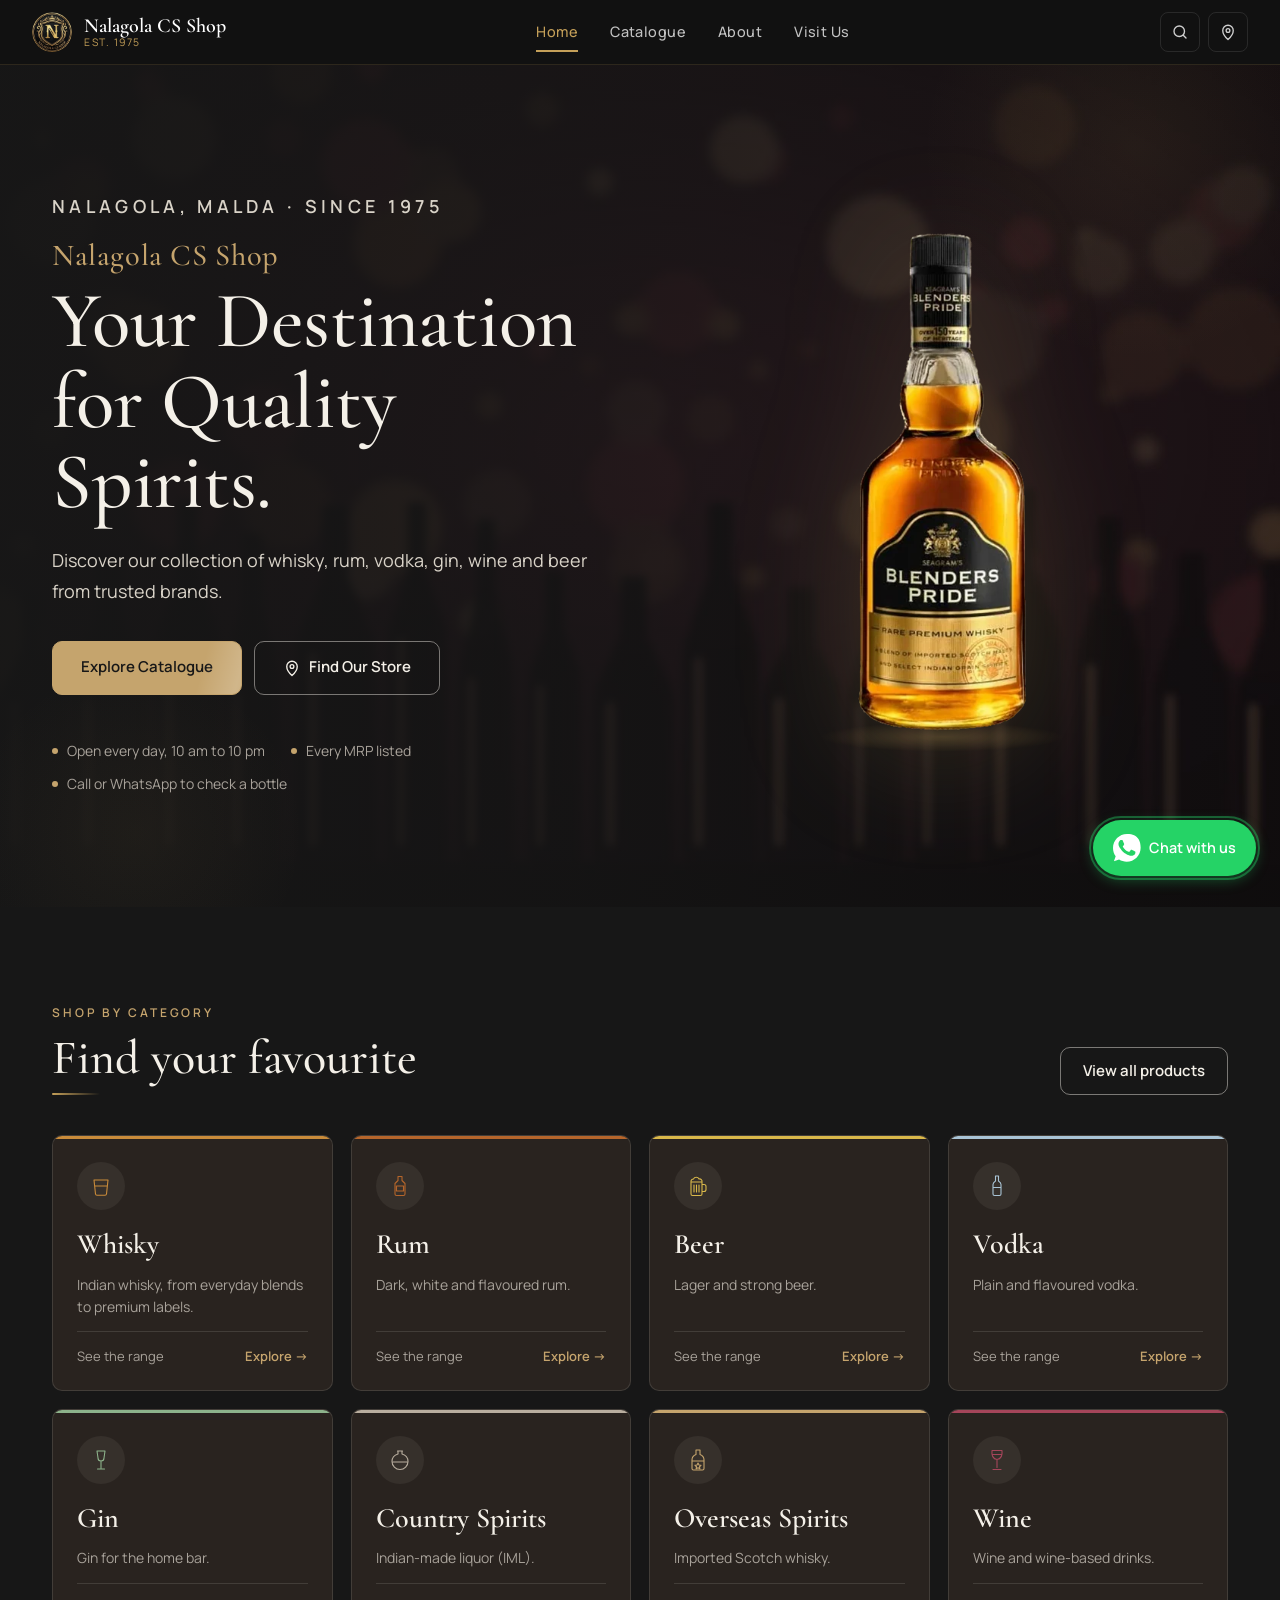
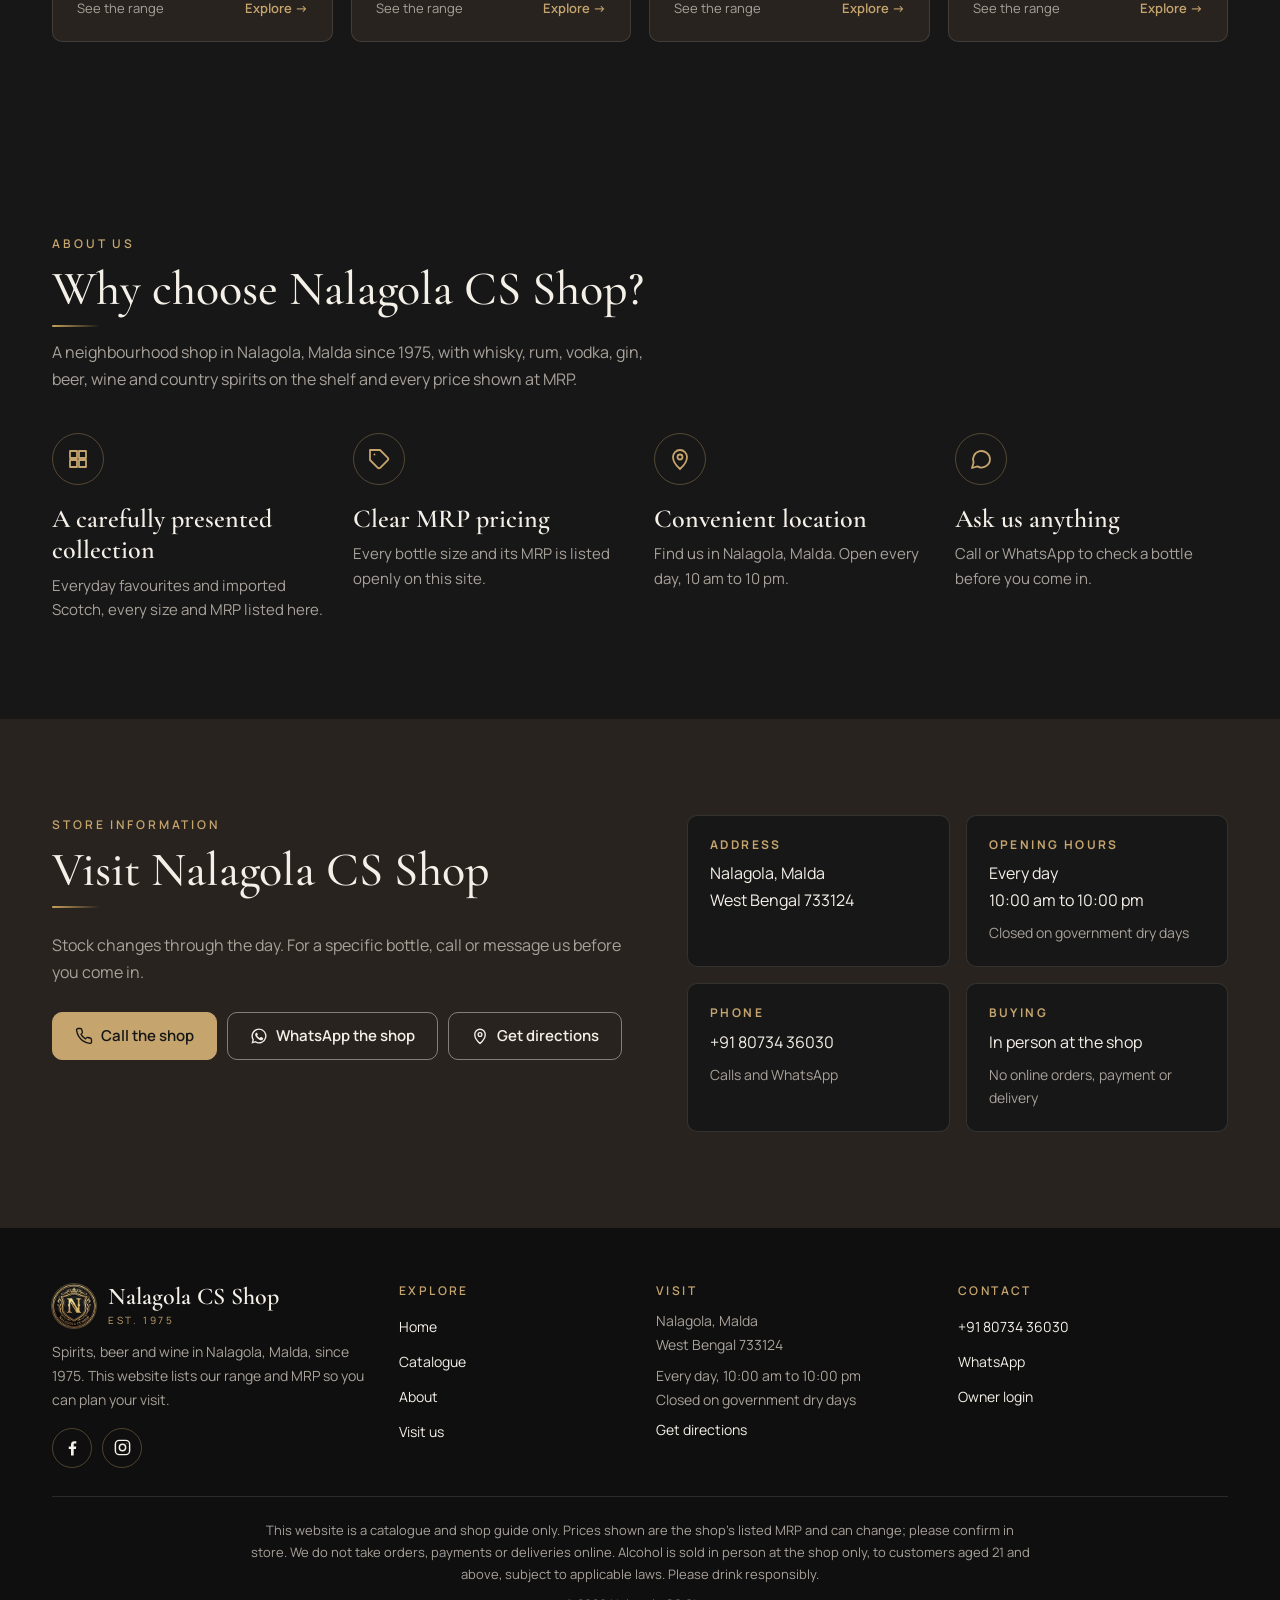
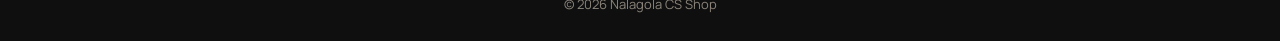
==== index.html @ b4fc0513 "Hero: two-column layout with a floating whisky bottle Text on the left, Blenders Pride bottle on the" ====
<!doctype html>
<html lang="en">
<head>
<meta charset="utf-8">
<meta name="viewport" content="width=device-width, initial-scale=1">
<title>Nalagola CS Shop | Spirits, beer and wine in Nalagola, Malda</title>
<meta name="description" content="Nalagola CS Shop in Nalagola, Malda: whisky, rum, vodka, gin, wine and beer from trusted brands. Browse every label with its bottle sizes and MRP.">
<link rel="canonical" href="https://nalagolacsshop.com/">
<meta property="og:type" content="website">
<meta property="og:title" content="Nalagola CS Shop | Spirits, beer and wine in Nalagola, Malda">
<meta property="og:description" content="Nalagola CS Shop in Nalagola, Malda: whisky, rum, vodka, gin, wine and beer from trusted brands. Browse every label with its bottle sizes and MRP.">
<meta property="og:image" content="https://nalagolacsshop.com/logo-180.png">
<meta name="theme-color" content="#171717">
<link rel="icon" type="image/png" href="favicon.png">
<link rel="apple-touch-icon" href="logo-180.png">
<link rel="preconnect" href="https://fonts.googleapis.com">
<link rel="preconnect" href="https://fonts.gstatic.com" crossorigin>
<link rel="stylesheet" href="https://fonts.googleapis.com/css2?family=Cormorant+Garamond:ital,wght@0,500;0,600;1,500&amp;family=Manrope:wght@400;500;600;700&amp;display=swap">
<link rel="stylesheet" href="assets/css/site.css?v=20261124l">
<script src="assets/js/site.js?v=20261124c" defer></script>
</head>
<body class="page-home" data-page="home">
<a class="sr-only skip" href="#main">Skip to content</a>
<header class="site-header">
  <div class="header-inner">
    <!-- Logo -->
    <a href="index.html" class="logo">
      <img src="logo.webp" alt="" class="logo-img" width="40" height="40">
      <div class="logo-text">
        <span class="logo-name">Nalagola CS Shop</span>
        <span class="logo-est">Est. 1975</span>
      </div>
    </a>

    <!-- Desktop nav (hidden below 1024px; the menu button takes over) -->
    <nav class="desktop-nav" aria-label="Main navigation">
      <a href="index.html" class="nav-link active" aria-current="page">Home</a>
      <a href="categories.html" class="nav-link">Catalogue</a>
      <a href="#about" class="nav-link">About</a>
      <a href="#visit" class="nav-link">Visit Us</a>
    </nav>

    <!-- Action buttons -->
    <div class="header-actions">
      <a class="icon-btn" href="categories.html?focus=search" aria-label="Search the catalogue"><svg viewBox="0 0 24 24" fill="none" stroke="currentColor" stroke-width="1.8" stroke-linecap="round" stroke-linejoin="round" aria-hidden="true"><path d="M11 18a7 7 0 1 0 0-14 7 7 0 0 0 0 14zM20 20l-4-4"/></svg></a>
      <a class="icon-btn icon-pin" href="#visit" aria-label="Location and directions"><svg viewBox="0 0 24 24" fill="none" stroke="currentColor" stroke-width="1.8" stroke-linecap="round" stroke-linejoin="round" aria-hidden="true"><path d="M12 22s7-6.1 7-12a7 7 0 0 0-14 0c0 5.9 7 12 7 12zM12 12.5a2.5 2.5 0 1 0 0-5 2.5 2.5 0 0 0 0 5z"/></svg></a>
      <!-- Menu button: below 1024px only -->
      <button type="button" class="icon-btn hamburger" id="menu-btn" aria-controls="menu-panel" aria-expanded="false" aria-label="Open menu"><svg viewBox="0 0 24 24" fill="none" stroke="currentColor" stroke-width="1.8" stroke-linecap="round" stroke-linejoin="round" aria-hidden="true"><path d="M4 7h16M4 12h16M4 17h16"/></svg></button>
    </div>
  </div>
  <div class="menu-panel" id="menu-panel">
    <nav aria-label="Mobile">
      <a href="index.html">Home</a>
      <a href="categories.html">Catalogue</a>
      <a href="#about">About</a>
      <a href="#visit">Contact and directions</a>
      <a href="tel:+918073436030">Call +91 80734 36030</a>
      <a href="https://wa.me/918073436030" target="_blank" rel="noopener">WhatsApp</a>
      <a class="owner" href="admin.html">Owner login</a>
    </nav>
  </div>
</header>
<main id="main">
  <section class="hero" aria-labelledby="hero-h">
    <div class="wrap">
      <div class="hero-content">
      <p class="eyebrow">Nalagola, Malda · Since 1975</p>
      <h1 id="hero-h"><span class="name">Nalagola CS Shop</span><span class="line">Your Destination for Quality Spirits.</span></h1>
      <p>Discover our collection of whisky, rum, vodka, gin, wine and beer from trusted brands.</p>
      <div class="ctas">
        <a class="btn btn-gold" href="categories.html">Explore Catalogue</a>
        <a class="btn btn-line" href="#visit"><svg viewBox="0 0 24 24" fill="none" stroke="currentColor" stroke-width="1.8" stroke-linecap="round" stroke-linejoin="round" aria-hidden="true"><path d="M12 22s7-6.1 7-12a7 7 0 0 0-14 0c0 5.9 7 12 7 12zM12 12.5a2.5 2.5 0 1 0 0-5 2.5 2.5 0 0 0 0 5z"/></svg>Find Our Store</a>
      </div>
      <div class="facts"><span>Open every day, 10 am to 10 pm</span><span>Every MRP listed</span><span>Call or WhatsApp to check a bottle</span></div>
      </div>
      <div class="hero-image">
        <img src="assets/img/hero-bottle.webp" alt="A bottle of Blenders Pride whisky" width="227" height="660" fetchpriority="high">
      </div>
    </div>
  </section>

  <section class="band" aria-labelledby="shop-h">
    <div class="wrap">
      <div class="section-head">
        <div><p class="eyebrow">Shop by category</p><h2 class="h2" id="shop-h">Find your favourite</h2></div>
        <a class="btn btn-line" href="categories.html">View all products</a>
      </div>
      <div class="cat-grid">
        <a class="cat-card tone-whisky" href="categories.html?category=whisky">
          <span class="icon"><svg viewBox="0 0 48 48" fill="none" stroke="currentColor" stroke-width="2.2" stroke-linecap="round" stroke-linejoin="round" aria-hidden="true"><path d="M10 12h28l-3 28a3 3 0 0 1-3 2.6H16a3 3 0 0 1-3-2.6zM11.5 24h25"/></svg></span>
          <h3>Whisky</h3>
          <p>Indian whisky, from everyday blends to premium labels.</p>
          <span class="foot"><span class="count" data-count="whisky">&nbsp;</span><span class="go" aria-hidden="true">Explore &rarr;</span></span>
        </a>
        <a class="cat-card tone-rum" href="categories.html?category=rum">
          <span class="icon"><svg viewBox="0 0 48 48" fill="none" stroke="currentColor" stroke-width="2.2" stroke-linecap="round" stroke-linejoin="round" aria-hidden="true"><path d="M20 5h8v8l6 6v21a3 3 0 0 1-3 3H17a3 3 0 0 1-3-3V19l6-6zM17 24h14v10H17z"/></svg></span>
          <h3>Rum</h3>
          <p>Dark, white and flavoured rum.</p>
          <span class="foot"><span class="count" data-count="rum">&nbsp;</span><span class="go" aria-hidden="true">Explore &rarr;</span></span>
        </a>
        <a class="cat-card tone-beer" href="categories.html?category=beer">
          <span class="icon"><svg viewBox="0 0 48 48" fill="none" stroke="currentColor" stroke-width="2.2" stroke-linecap="round" stroke-linejoin="round" aria-hidden="true"><path d="M10 16h22v24a3 3 0 0 1-3 3H13a3 3 0 0 1-3-3zM32 21h4a4 4 0 0 1 4 4v6a4 4 0 0 1-4 4h-4M10 16a5 5 0 0 1 5-6 6 6 0 0 1 11 0 5 5 0 0 1 6 6M16 22v14M21 22v14M26 22v14"/></svg></span>
          <h3>Beer</h3>
          <p>Lager and strong beer.</p>
          <span class="foot"><span class="count" data-count="beer">&nbsp;</span><span class="go" aria-hidden="true">Explore &rarr;</span></span>
        </a>
        <a class="cat-card tone-vodka" href="categories.html?category=vodka">
          <span class="icon"><svg viewBox="0 0 48 48" fill="none" stroke="currentColor" stroke-width="2.2" stroke-linecap="round" stroke-linejoin="round" aria-hidden="true"><path d="M21 4h6v10c3 2 5 4 5 7v19a3 3 0 0 1-3 3H19a3 3 0 0 1-3-3V21c0-3 2-5 5-7zM16 27h16"/></svg></span>
          <h3>Vodka</h3>
          <p>Plain and flavoured vodka.</p>
          <span class="foot"><span class="count" data-count="vodka">&nbsp;</span><span class="go" aria-hidden="true">Explore &rarr;</span></span>
        </a>
        <a class="cat-card tone-gin" href="categories.html?category=gin">
          <span class="icon"><svg viewBox="0 0 48 48" fill="none" stroke="currentColor" stroke-width="2.2" stroke-linecap="round" stroke-linejoin="round" aria-hidden="true"><path d="M16 6h16l-2 14a6 6 0 0 1-12 0zM24 26v14M17 42h14"/></svg></span>
          <h3>Gin</h3>
          <p>Gin for the home bar.</p>
          <span class="foot"><span class="count" data-count="gin">&nbsp;</span><span class="go" aria-hidden="true">Explore &rarr;</span></span>
        </a>
        <a class="cat-card tone-country-spirits" href="categories.html?category=country-spirits">
          <span class="icon"><svg viewBox="0 0 48 48" fill="none" stroke="currentColor" stroke-width="2.2" stroke-linecap="round" stroke-linejoin="round" aria-hidden="true"><path d="M19 6h10M20 6v6c-7 2-12 8-12 15a16 16 0 0 0 32 0c0-7-5-13-12-15V6M10 28h28"/></svg></span>
          <h3>Country Spirits</h3>
          <p>Indian-made liquor (IML).</p>
          <span class="foot"><span class="count" data-count="country-spirits">&nbsp;</span><span class="go" aria-hidden="true">Explore &rarr;</span></span>
        </a>
        <a class="cat-card tone-overseas-spirits" href="categories.html?category=overseas-spirits">
          <span class="icon"><svg viewBox="0 0 48 48" fill="none" stroke="currentColor" stroke-width="2.2" stroke-linecap="round" stroke-linejoin="round" aria-hidden="true"><path d="M20 4h8v9c5 2 8 6 8 11v17a3 3 0 0 1-3 3H15a3 3 0 0 1-3-3V24c0-5 3-9 8-11zM12 26h24M24 30l2 4 4 .5-3 3 .8 4-3.8-2-3.8 2 .8-4-3-3 4-.5z"/></svg></span>
          <h3>Overseas Spirits</h3>
          <p>Imported Scotch whisky.</p>
          <span class="foot"><span class="count" data-count="overseas-spirits">&nbsp;</span><span class="go" aria-hidden="true">Explore &rarr;</span></span>
        </a>
        <a class="cat-card tone-wine" href="categories.html?category=wine">
          <span class="icon"><svg viewBox="0 0 48 48" fill="none" stroke="currentColor" stroke-width="2.2" stroke-linecap="round" stroke-linejoin="round" aria-hidden="true"><path d="M14 5h20c1 9-2 17-10 18-8-1-11-9-10-18zM15 13h18M24 23v16M16 43h16"/></svg></span>
          <h3>Wine</h3>
          <p>Wine and wine-based drinks.</p>
          <span class="foot"><span class="count" data-count="wine">&nbsp;</span><span class="go" aria-hidden="true">Explore &rarr;</span></span>
        </a>
      </div>
    </div>
  </section>

  <section class="band espresso" id="collections" aria-labelledby="coll-h" hidden>
    <div class="wrap">
      <div class="section-head">
        <div><p class="eyebrow">From the catalogue</p><h2 class="h2" id="coll-h">Selected collections</h2></div>
        <div class="coll-tabs" id="coll-tabs" role="tablist" aria-label="Collections"></div>
      </div>
      <div class="coll-grid" id="coll-grid" role="tabpanel"></div>
      <p class="coll-note" id="coll-note"></p>
    </div>
  </section>

  <section class="band" id="about" aria-labelledby="about-h">
    <div class="wrap">
      <div class="section-head">
        <div><p class="eyebrow">About us</p><h2 class="h2" id="about-h">Why choose Nalagola CS Shop?</h2>
        <p class="lede">A neighbourhood shop in Nalagola, Malda since 1975, with whisky, rum, vodka, gin, beer, wine and country spirits on the shelf and every price shown at MRP.</p></div>
      </div>
      <div class="why">
        <div><span class="icon"><svg viewBox="0 0 24 24" fill="none" stroke="currentColor" stroke-width="1.8" stroke-linecap="round" stroke-linejoin="round" aria-hidden="true"><path d="M4 4h7v7H4zM13 4h7v7h-7zM4 13h7v7H4zM13 13h7v7h-7z"/></svg></span><h3>A carefully presented collection</h3><p>Everyday favourites and imported Scotch, every size and MRP listed here. <span id="label-total"></span></p></div>
        <div><span class="icon"><svg viewBox="0 0 24 24" fill="none" stroke="currentColor" stroke-width="1.8" stroke-linecap="round" stroke-linejoin="round" aria-hidden="true"><path d="M20.6 13.4 13.4 20.6a2 2 0 0 1-2.8 0L3 13V3h10l7.6 7.6a2 2 0 0 1 0 2.8zM7.5 7.5h.01"/></svg></span><h3>Clear MRP pricing</h3><p>Every bottle size and its MRP is listed openly on this site.</p></div>
        <div><span class="icon"><svg viewBox="0 0 24 24" fill="none" stroke="currentColor" stroke-width="1.8" stroke-linecap="round" stroke-linejoin="round" aria-hidden="true"><path d="M12 22s7-6.1 7-12a7 7 0 0 0-14 0c0 5.9 7 12 7 12zM12 12.5a2.5 2.5 0 1 0 0-5 2.5 2.5 0 0 0 0 5z"/></svg></span><h3>Convenient location</h3><p>Find us in Nalagola, Malda. Open every day, 10 am to 10 pm.</p></div>
        <div><span class="icon"><svg viewBox="0 0 24 24" fill="none" stroke="currentColor" stroke-width="1.8" stroke-linecap="round" stroke-linejoin="round" aria-hidden="true"><path d="M21 12a8.5 8.5 0 0 1-12.6 7.4L3 21l1.6-5.4A8.5 8.5 0 1 1 21 12z"/></svg></span><h3>Ask us anything</h3><p>Call or WhatsApp to check a bottle before you come in.</p></div>
      </div>
    </div>
  </section>

  <section class="band espresso" id="visit" aria-labelledby="visit-h">
    <div class="wrap store">
      <div>
        <p class="eyebrow">Store information</p>
        <h2 class="h2" id="visit-h">Visit Nalagola CS Shop</h2>
        <p class="lede">Stock changes through the day. For a specific bottle, call or message us before you come in.</p>
        <div class="ctas">
          <a class="btn btn-gold" href="tel:+918073436030"><svg viewBox="0 0 24 24" fill="none" stroke="currentColor" stroke-width="1.8" stroke-linecap="round" stroke-linejoin="round" aria-hidden="true"><path d="M22 16.9v3a2 2 0 0 1-2.2 2 19.8 19.8 0 0 1-8.6-3.1 19.5 19.5 0 0 1-6-6A19.8 19.8 0 0 1 2.1 4.2 2 2 0 0 1 4.1 2h3a2 2 0 0 1 2 1.7c.1.9.4 1.8.7 2.7a2 2 0 0 1-.5 2.1L8 9.8a16 16 0 0 0 6 6l1.3-1.3a2 2 0 0 1 2.1-.5c.9.3 1.8.6 2.7.7a2 2 0 0 1 1.7 2z"/></svg>Call the shop</a>
          <a class="btn btn-line" href="https://wa.me/918073436030" target="_blank" rel="noopener"><svg viewBox="0 0 24 24" fill="currentColor" stroke="none" stroke-width="1.8" stroke-linecap="round" stroke-linejoin="round" aria-hidden="true"><path d="M12 2a10 10 0 0 0-8.6 15.1L2 22l5-1.3A10 10 0 1 0 12 2zm0 18.2a8.2 8.2 0 0 1-4.2-1.2l-.3-.2-3 .8.8-2.9-.2-.3A8.2 8.2 0 1 1 12 20.2zm4.5-6.1c-.2-.1-1.5-.7-1.7-.8-.2-.1-.4-.1-.6.1l-.8 1c-.1.2-.3.2-.5.1a6.7 6.7 0 0 1-3.3-2.9c-.3-.4.3-.4.8-1.3.1-.2 0-.3 0-.4l-.8-1.8c-.2-.5-.4-.4-.6-.4h-.5a1 1 0 0 0-.7.3 3 3 0 0 0-.9 2.2 5.2 5.2 0 0 0 1.1 2.7 11.8 11.8 0 0 0 4.5 4c1.7.7 2.3.8 3.2.6.5-.1 1.5-.6 1.7-1.2.2-.6.2-1.1.2-1.2-.1-.1-.3-.2-.5-.3z"/></svg>WhatsApp the shop</a>
          <a class="btn btn-line" href="https://www.google.com/maps/place/Nalagola+CS+SHOP/@25.2649099,88.4229564,17z/data=!3m1!4b1!4m6!3m5!1s0x39fb15b186ebd487:0x89b312b886ae9a5f!8m2!3d25.2649099!4d88.4255313!16s%2Fg%2F11yvjpv389?entry=ttu&amp;g_ep=EgoyMDI2MTAyMC4wIKXMDSoASAFQAw%3D%3D" target="_blank" rel="noopener"><svg viewBox="0 0 24 24" fill="none" stroke="currentColor" stroke-width="1.8" stroke-linecap="round" stroke-linejoin="round" aria-hidden="true"><path d="M12 22s7-6.1 7-12a7 7 0 0 0-14 0c0 5.9 7 12 7 12zM12 12.5a2.5 2.5 0 1 0 0-5 2.5 2.5 0 0 0 0 5z"/></svg>Get directions</a>
        </div>
      </div>
      <div class="store-cards">
        <div class="store-card"><h3>Address</h3><p>Nalagola, Malda<br>West Bengal 733124</p></div>
        <div class="store-card"><h3>Opening hours</h3><p>Every day<br>10:00 am to 10:00 pm</p><p class="small">Closed on government dry days</p></div>
        <div class="store-card"><h3>Phone</h3><p>+91 80734 36030</p><p class="small">Calls and WhatsApp</p></div>
        <div class="store-card"><h3>Buying</h3><p>In person at the shop</p><p class="small">No online orders, payment or delivery</p></div>
      </div>
    </div>
  </section>
</main>

<footer class="site-footer">
  <div class="wrap">
    <div class="cols">
      <div class="who">
        <a class="brand" href="index.html"><img src="logo.webp" alt="" width="44" height="44"><span><strong>Nalagola CS Shop</strong><small>Est. 1975</small></span></a>
        <p>Spirits, beer and wine in Nalagola, Malda, since 1975. This website lists our range and MRP so you can plan your visit.</p>
        <div class="social">
          <a href="https://www.facebook.com/NalagolaCSShop" target="_blank" rel="noopener" aria-label="Nalagola CS Shop on Facebook" title="Facebook"><svg width="19" height="19" viewBox="0 0 24 24" fill="currentColor" aria-hidden="true"><path d="M13.5 22v-8.2h2.8l.4-3.2h-3.2V8.5c0-.9.3-1.6 1.6-1.6h1.7V4.1c-.3 0-1.3-.1-2.5-.1-2.5 0-4.2 1.5-4.2 4.3v2.4H7.3v3.2h2.8V22z"/></svg></a>
          <a href="https://www.instagram.com/nalagolacsshop/" target="_blank" rel="noopener" aria-label="Nalagola CS Shop on Instagram" title="Instagram"><svg width="19" height="19" viewBox="0 0 24 24" fill="none" stroke="currentColor" stroke-width="1.8" stroke-linecap="round" stroke-linejoin="round" aria-hidden="true"><rect x="3" y="3" width="18" height="18" rx="5"/><circle cx="12" cy="12" r="4"/><circle cx="17.5" cy="6.5" r="0.6" fill="currentColor" stroke="none"/></svg></a>
        </div>
      </div>
      <div>
        <h3>Explore</h3>
        <ul><li><a href="index.html">Home</a></li><li><a href="categories.html">Catalogue</a></li><li><a href="index.html#about">About</a></li><li><a href="index.html#visit">Visit us</a></li></ul>
      </div>
      <div>
        <h3>Visit</h3>
        <p>Nalagola, Malda<br>West Bengal 733124</p>
        <p style="margin-top:8px">Every day, 10:00 am to 10:00 pm<br>Closed on government dry days</p>
        <ul><li><a href="https://www.google.com/maps/place/Nalagola+CS+SHOP/@25.2649099,88.4229564,17z/data=!3m1!4b1!4m6!3m5!1s0x39fb15b186ebd487:0x89b312b886ae9a5f!8m2!3d25.2649099!4d88.4255313!16s%2Fg%2F11yvjpv389?entry=ttu&amp;g_ep=EgoyMDI2MTAyMC4wIKXMDSoASAFQAw%3D%3D" target="_blank" rel="noopener">Get directions</a></li></ul>
      </div>
      <div>
        <h3>Contact</h3>
        <ul><li><a href="tel:+918073436030">+91 80734 36030</a></li><li><a href="https://wa.me/918073436030" target="_blank" rel="noopener">WhatsApp</a></li><li><a href="admin.html">Owner login</a></li></ul>
      </div>
    </div>
    <p class="legal">This website is a catalogue and shop guide only. Prices shown are the shop’s listed MRP and can change; please confirm in store. We do not take orders, payments or deliveries online. Alcohol is sold in person at the shop only, to customers aged 21 and above, subject to applicable laws. Please drink responsibly.</p>
    <p class="copy">&copy; <span id="yr">2026</span> Nalagola CS Shop</p>
  </div>
</footer>
<!-- Floating WhatsApp Button -->
<a href="https://wa.me/918073436030?text=Hi%2C%20I%27d%20like%20to%20enquire%20about%20a%20product"
   class="whatsapp-fab"
   target="_blank"
   rel="noopener noreferrer"
   aria-label="Chat on WhatsApp">
  <svg viewBox="0 0 32 32" width="28" height="28" fill="#fff" aria-hidden="true">
    <path d="M16.004 0h-.008C7.174 0 0 7.176 0 16.004c0 3.5 1.128 6.744 3.046 9.378L1.054 31.1l5.918-1.956c2.518 1.59 5.468 2.516 8.63 2.516h.008c8.822 0 15.996-7.178 15.996-16.006C31.606 7.84 28.49 3.734 24.164 1.558 22.078.546 19.766 0 16.004 0zm9.35 22.616c-.396 1.116-2.326 2.132-3.21 2.21-.884.078-1.712.398-5.76-1.198-4.868-1.922-7.95-6.9-8.192-7.222-.238-.322-1.95-2.594-1.95-4.948s1.232-3.512 1.672-3.994c.44-.482.96-.602 1.28-.602.32 0 .64.002.918.016.296.014.692-.112 1.082.826.396.956 1.35 3.272 1.47 3.51.118.238.196.516.038.834-.158.318-.238.516-.476.796-.238.278-.5.622-.714.834-.238.238-.486.496-.21.972.278.476 1.234 2.038 2.65 3.3 1.822 1.624 3.36 2.126 3.836 2.364.476.238.754.198 1.032-.118.278-.318 1.192-1.392 1.51-1.872.318-.476.636-.396 1.072-.238.436.158 2.772 1.308 3.248 1.546.476.238.794.358.912.556.118.198.118 1.148-.278 2.264v-.036z"/>
  </svg>
  <span class="fab-label">Chat with us</span>
</a>
</body>
</html>
---- assets/css/site.css ----
/* Nalagola CS Shop: customer pages (index.html, categories.html).
   Owner pages (admin.html, networth.html) do not use this file. */

/* Global safety net: no horizontal overflow anywhere on the site */
html, body {
  max-width: 100vw;
}
/* On body only: the browser applies it to the whole page. Put on html as well, it stops the sticky
   top bar and category tabs from sticking. */
body {
  overflow-x: hidden;
}
*, *::before, *::after {
  box-sizing: border-box;
}
img, video, iframe, embed, object {
  max-width: 100%;
  height: auto;
}

:root {
  --charcoal: #171717;
  --espresso: #29231F;
  --gold: #C5A46D;
  --gold-soft: rgba(197, 164, 109, 0.35);
  --gold-ink: #7A6236;           /* gold-family text on light surfaces, for readable contrast */
  --ivory: #F4F0E8;
  --white: #FFFFFF;
  --grey-dark: #A8A29A;          /* secondary text on dark */
  --grey-light: #5E5850;         /* secondary text on light */
  --line-dark: rgba(244, 240, 232, 0.12);
  --line-light: #E3DCCF;
  --ink: #171717;
  --serif: "Cormorant Garamond", Georgia, "Times New Roman", serif;
  --sans: "Manrope", system-ui, -apple-system, "Segoe UI", sans-serif;
  --radius: 10px;
  --wrap: 1240px;
  --pad: 32px;
  --nav-h: 65px;          /* header height (64px) plus its 1px border: sticky category tabs sit right under it */
}

*, *::before, *::after { box-sizing: border-box; }
html { -webkit-text-size-adjust: 100%; scroll-padding-top: calc(var(--nav-h) + 12px); }
body { margin: 0; font-family: var(--sans); color: var(--ink); background: var(--ivory); -webkit-font-smoothing: antialiased; overflow-x: hidden; }
body.page-home { background: var(--charcoal); color: var(--ivory); }
img { max-width: 100%; height: auto; }
a { color: inherit; }
button, input, select { font: inherit; color: inherit; }
:focus-visible { outline: 2px solid var(--gold); outline-offset: 2px; }
[hidden] { display: none !important; }
.wrap { max-width: var(--wrap); margin: 0 auto; padding-left: var(--pad); padding-right: var(--pad); }
.sr-only { position: absolute; width: 1px; height: 1px; overflow: hidden; clip: rect(0 0 0 0); white-space: nowrap; }
a.skip:focus { position: fixed; top: 8px; left: 8px; width: auto; height: auto; clip: auto; z-index: 200; background: var(--white); color: var(--ink); padding: 10px 14px; border-radius: var(--radius); }
.eyebrow { margin: 0; font-size: 12px; letter-spacing: 0.24em; text-transform: uppercase; font-weight: 600; color: var(--gold); }
.on-light .eyebrow { color: var(--gold-ink); }
.h2 { margin: 10px 0 0; font-family: var(--serif); font-weight: 500; font-size: clamp(2rem, 4vw, 3rem); line-height: 1.06; color: var(--ivory); }
.lede { margin: 12px 0 0; font-size: 16px; line-height: 1.7; color: var(--grey-dark); max-width: 38em; }

/* Buttons */
.btn {
  display: inline-flex; align-items: center; justify-content: center; gap: 8px; min-height: 48px; padding: 0 22px;
  border-radius: var(--radius); border: 1px solid transparent; text-decoration: none; font-weight: 600; font-size: 15px; cursor: pointer;
  transition: background-color .15s ease, border-color .15s ease, color .15s ease;
}
.btn svg { width: 18px; height: 18px; flex: none; }
.btn-gold { background: var(--gold); border-color: var(--gold); color: var(--charcoal); }
.btn-gold:hover { background: #D4B887; border-color: #D4B887; }
.btn-line { background: transparent; border-color: rgba(244, 240, 232, 0.45); color: var(--ivory); }
.btn-line:hover { border-color: var(--gold); color: var(--gold); }
.btn-dark { background: var(--charcoal); color: var(--ivory); }
.btn-dark:hover { background: var(--espresso); }
.btn-outline { background: transparent; border-color: var(--charcoal); color: var(--charcoal); }
.btn-outline:hover { background: var(--charcoal); color: var(--ivory); }
.btn-link { border: 0; background: none; padding: 0 2px; min-height: 44px; color: var(--gold-ink); font-weight: 600; font-size: 14px; text-decoration: underline; text-underline-offset: 3px; cursor: pointer; }


/* Sticky navigation */
.nav-bar { position: sticky; top: 0; z-index: 50; background: rgba(23, 23, 23, 0.96); border-bottom: 1px solid var(--line-dark); color: var(--ivory); }
@supports (backdrop-filter: blur(8px)) { .nav-bar { background: rgba(23, 23, 23, 0.86); backdrop-filter: blur(10px); } }
.nav-bar .wrap { height: var(--nav-h); display: grid; grid-template-columns: 1fr auto 1fr; align-items: center; gap: 20px; }
.brand { display: flex; align-items: center; gap: 12px; text-decoration: none; color: var(--ivory); min-width: 0; }
.brand img { width: 44px; height: 44px; border-radius: 50%; box-shadow: 0 0 0 1px var(--gold-soft); flex: none; }
.brand strong { display: block; font-family: var(--serif); font-size: 24px; font-weight: 600; line-height: 1.05; white-space: nowrap; }
.brand small { display: block; font-size: 10px; letter-spacing: 0.26em; text-transform: uppercase; color: var(--gold); margin-top: 2px; }
.nav-main { display: flex; align-items: center; gap: 6px; }
.nav-main a { color: var(--ivory); text-decoration: none; font-size: 15px; padding: 10px 14px; border-radius: var(--radius); }
.nav-main a:hover { color: var(--gold); }
.nav-main a[aria-current="page"] { color: var(--gold); }
.nav-main a.primary { border: 1px solid var(--gold-soft); color: var(--gold); font-weight: 600; }
.nav-main a.primary:hover, .nav-main a.primary[aria-current="page"] { background: var(--gold); color: var(--charcoal); }
.nav-side { display: flex; justify-content: flex-end; align-items: center; gap: 8px; }
.icon-link {
  display: inline-flex; align-items: center; gap: 8px; height: 44px; min-width: 44px; justify-content: center; padding: 0 12px;
  color: var(--ivory); text-decoration: none; font-size: 14px; border-radius: var(--radius); border: 1px solid var(--line-dark); background: transparent; cursor: pointer;
}
.icon-link:hover { color: var(--gold); border-color: var(--gold-soft); }
.icon-link svg { width: 18px; height: 18px; flex: none; }
.menu-panel { display: none; }

/* ── Header & Navigation ── */
.site-header {
  position: sticky;
  top: 0;
  z-index: 100;
  background: rgba(17, 17, 17, 0.95);
  backdrop-filter: blur(12px);
  -webkit-backdrop-filter: blur(12px);
  border-bottom: 1px solid rgba(197, 160, 89, 0.15);
  padding: 0 2rem;
}
.header-inner {
  display: flex;
  align-items: center;
  justify-content: space-between;
  max-width: 1280px;
  margin: 0 auto;
  height: 64px;
}
.logo {
  display: flex;
  align-items: center;
  gap: 0.75rem;
  text-decoration: none;
  color: #fff;
  min-width: 0;
}
.logo-img { height: 40px; width: auto; border-radius: 50%; flex: none; }
.logo-text { display: flex; flex-direction: column; line-height: 1.1; min-width: 0; }
.logo-name { font-family: 'Cormorant Garamond', serif; font-size: 1.25rem; font-weight: 600; white-space: nowrap; }
.logo-est  { font-size: 0.65rem; color: #c5a059; letter-spacing: 0.15em; text-transform: uppercase; }

/* Desktop nav links — hidden on mobile */
.desktop-nav {
  display: none;
}
@media (min-width: 1024px) {
  .desktop-nav {
    display: flex;
    gap: 2rem;
    align-items: center;
  }
  .nav-link {
    color: rgba(255, 255, 255, 0.75);
    text-decoration: none;
    font-family: 'Manrope', sans-serif;
    font-size: 0.9rem;
    font-weight: 500;
    letter-spacing: 0.03em;
    padding: 0.5rem 0;
    position: relative;
    transition: color 0.25s ease;
  }
  .nav-link:hover,
  .nav-link.active {
    color: #c5a059;
  }
  /* Gold underline animation on hover */
  .nav-link::after {
    content: '';
    position: absolute;
    bottom: 0;
    left: 0;
    width: 0;
    height: 2px;
    background: #c5a059;
    transition: width 0.3s ease;
  }
  .nav-link:hover::after,
  .nav-link.active::after {
    width: 100%;
  }
  /* Hide hamburger on desktop */
  .hamburger {
    display: none !important;
  }
}

/* Icon buttons */
.header-actions {
  display: flex;
  gap: 0.5rem;
  align-items: center;
}
.icon-btn {
  background: none;
  border: 1px solid rgba(255, 255, 255, 0.1);
  color: rgba(255, 255, 255, 0.8);
  width: 40px;
  height: 40px;
  border-radius: 8px;
  cursor: pointer;
  display: flex;
  align-items: center;
  justify-content: center;
  font-size: 1.1rem;
  transition: all 0.2s ease;
}
.icon-btn:hover {
  border-color: #c5a059;
  color: #c5a059;
  background: rgba(197, 160, 89, 0.08);
}
.icon-btn svg { width: 18px; height: 18px; flex: none; }

/* Mobile menu panel, opened by the menu button (below 1024px) */
.menu-panel.open { display: block; position: absolute; left: 0; right: 0; top: 100%; background: var(--charcoal); border-bottom: 1px solid var(--line-dark); }
.menu-panel nav { display: flex; flex-direction: column; padding: 6px var(--pad) 16px; }
.menu-panel a { color: var(--ivory); text-decoration: none; padding: 13px 0; border-bottom: 1px solid var(--line-dark); font-size: 16px; }
.menu-panel a.owner { color: var(--grey-dark); font-size: 14px; border-bottom: 0; }
@media (min-width: 1024px) { .menu-panel.open { display: none; } }
/* Small phones: tighter edges; the location button moves into the menu (Contact and directions) */
@media (max-width: 600px) {
  .site-header { padding: 0 1rem; }
  .header-actions .icon-pin { display: none; }
  .logo-name { font-size: 1.15rem; }
}

/* Hero */
.hero { position: relative; overflow: hidden; background: var(--charcoal); }
.hero::before {
  content: ""; position: absolute; inset: 0;
  background: linear-gradient(90deg, rgba(23,23,23,0.96) 0%, rgba(23,23,23,0.82) 45%, rgba(23,23,23,0.45) 100%), url("../../bg.jpg") center 70% / cover no-repeat;
}
.hero .wrap { position: relative; padding-top: 104px; padding-bottom: 112px; }
.hero h1 { margin: 18px 0 0; font-family: var(--serif); font-weight: 500; line-height: 1.02; letter-spacing: -0.01em; }
.hero h1 .name { display: block; font-size: clamp(1.4rem, 2.4vw, 1.9rem); color: var(--gold); letter-spacing: 0.02em; }
.hero h1 .line { display: block; margin-top: 10px; font-size: clamp(2.7rem, 6.2vw, 5.2rem); color: var(--ivory); max-width: 12em; }
.hero p { margin: 22px 0 0; max-width: 34em; font-size: 18px; line-height: 1.7; color: #D9D3C8; }
.hero .ctas { margin-top: 34px; display: flex; gap: 12px; flex-wrap: wrap; }
.hero .ctas .btn { min-height: 54px; padding: 0 28px; }
.hero .facts { margin-top: 44px; display: flex; gap: 10px 26px; flex-wrap: wrap; color: var(--grey-dark); font-size: 14px; }
.hero .facts span::before { content: ""; display: inline-block; width: 6px; height: 6px; border-radius: 50%; background: var(--gold); margin-right: 9px; vertical-align: 2px; }

/* Sections on the dark homepage */
.band { padding-top: 96px; padding-bottom: 96px; }
.band.espresso { background: var(--espresso); }
.section-head { display: flex; justify-content: space-between; align-items: flex-end; gap: 16px 32px; flex-wrap: wrap; margin-bottom: 40px; }

/* Category cards */
.cat-grid { display: grid; grid-template-columns: repeat(4, minmax(0, 1fr)); gap: 18px; }
.cat-card {
  position: relative; display: flex; flex-direction: column; gap: 14px; min-height: 230px; padding: 26px 24px 22px;
  background: var(--espresso); border: 1px solid var(--line-dark); border-radius: var(--radius); color: var(--ivory); text-decoration: none; overflow: hidden;
  transition: border-color .15s ease, transform .15s ease;
}
.cat-card::before { content: ""; position: absolute; left: 0; right: 0; top: 0; height: 3px; background: var(--tone, var(--gold)); }
.cat-card:hover { border-color: var(--gold-soft); transform: translateY(-2px); }
.cat-card .icon { width: 48px; height: 48px; border-radius: 50%; display: grid; place-items: center; background: rgba(244, 240, 232, 0.06); color: var(--tone, var(--gold)); }
.cat-card .icon svg { width: 24px; height: 24px; }
.cat-card h3 { margin: 6px 0 0; font-family: var(--serif); font-weight: 600; font-size: 28px; line-height: 1.05; }
.cat-card p { margin: 0; font-size: 14px; line-height: 1.55; color: var(--grey-dark); flex: 1; }
.cat-card .foot { display: flex; justify-content: space-between; align-items: center; gap: 8px; font-size: 13px; padding-top: 14px; border-top: 1px solid var(--line-dark); }
.cat-card .count { color: var(--grey-dark); }
.cat-card .go { color: var(--gold); font-weight: 600; }
.tone-whisky { --tone: #C98B3A; }
.tone-overseas-spirits { --tone: #C5A46D; }
.tone-rum { --tone: #B5652B; }
.tone-beer { --tone: #D9B84A; }
.tone-vodka { --tone: #A9C4D6; }
.tone-gin { --tone: #8DB38B; }
.tone-wine { --tone: #A5455A; }
.tone-country-spirits { --tone: #B9AE9F; }

/* Featured collections */
.coll-tabs { display: flex; gap: 6px; flex-wrap: wrap; }
.coll-tab { border: 1px solid var(--line-dark); background: transparent; color: var(--ivory); border-radius: 999px; padding: 0 18px; min-height: 44px; cursor: pointer; font-size: 14px; }
.coll-tab[aria-selected="true"] { background: var(--gold); border-color: var(--gold); color: var(--charcoal); font-weight: 600; }
.coll-tab[aria-selected="true"]::before { content: "\2713\00a0"; }
.coll-grid { display: grid; grid-template-columns: repeat(4, minmax(0, 1fr)); gap: 18px; }
.coll-note { margin-top: 20px; font-size: 13px; color: var(--grey-dark); }

/* Product cards (shared) */
.card { display: flex; flex-direction: column; min-width: 0; background: var(--white); border: 1px solid var(--line-light); border-radius: var(--radius); overflow: hidden; color: var(--ink); text-decoration: none; }
.page-home .card { background: #201C19; border-color: var(--line-dark); color: var(--ivory); }
a.card:hover { border-color: var(--gold); }
.card .media { aspect-ratio: 1 / 1; background: #F1ECE3; display: flex; flex-direction: column; align-items: center; justify-content: center; gap: 8px; overflow: hidden; }
.page-home .card .media { background: #2E2723; }
.card .media img { width: 100%; height: 100%; object-fit: contain; padding: 6%; }
.card .media svg { width: 40px; height: 118px; color: #B9AA90; }
.page-home .card .media svg { color: #6E6255; }
.card .pending { font-size: 10px; letter-spacing: 0.18em; text-transform: uppercase; color: #6E6556; }
.page-home .card .pending { color: var(--grey-dark); }
.card .info { padding: 14px 16px 16px; display: flex; flex-direction: column; gap: 3px; flex: 1; }
.card .brand-line { font-size: 11px; letter-spacing: 0.14em; text-transform: uppercase; font-weight: 700; color: var(--gold-ink); }
.page-home .card .brand-line { color: var(--gold); }
.card h3, .card h4 { margin: 0; font-size: 16px; font-weight: 600; line-height: 1.3; }
.card .variant { font-size: 13px; color: var(--grey-light); }
.page-home .card .variant { color: var(--grey-dark); }
.card .sizes { margin-top: 8px; padding-top: 6px; border-top: 1px solid var(--line-light); display: flex; flex-direction: column; gap: 1px; }
.page-home .card .sizes { border-top-color: var(--line-dark); }
.card .size { display: flex; justify-content: space-between; align-items: baseline; gap: 8px; font-size: 14px; padding: 3px 4px; border-radius: 4px; }
.card .size.hit { background: #F3E6CC; }
.card .ml { color: var(--grey-light); white-space: nowrap; }
.page-home .card .ml { color: var(--grey-dark); }
.card .mrp { font-weight: 700; white-space: nowrap; font-variant-numeric: tabular-nums; }
.card .details { margin-top: auto; padding-top: 8px; align-self: flex-start; border: 0; background: none; min-height: 44px; color: var(--gold-ink); font-weight: 600; font-size: 14px; text-decoration: underline; text-underline-offset: 3px; cursor: pointer; }
.page-home .card .more { color: var(--gold); margin-top: 6px; font-size: 13px; }

/* Why choose us */
.why { display: grid; grid-template-columns: repeat(4, minmax(0, 1fr)); gap: 28px; }
.why .icon { width: 52px; height: 52px; border-radius: 50%; border: 1px solid var(--gold-soft); display: grid; place-items: center; color: var(--gold); }
.why .icon svg { width: 24px; height: 24px; }
.why h3 { margin: 18px 0 0; font-family: var(--serif); font-weight: 600; font-size: 26px; color: var(--ivory); }
.why p { margin: 8px 0 0; font-size: 15px; line-height: 1.65; color: var(--grey-dark); }

/* Store information */
.store { display: grid; grid-template-columns: 1.1fr 1fr; gap: 40px; align-items: start; }
.store-cards { display: grid; grid-template-columns: repeat(2, minmax(0, 1fr)); gap: 16px; }
.store-card { background: var(--charcoal); border: 1px solid var(--line-dark); border-radius: var(--radius); padding: 22px; }
.store-card h3 { margin: 0 0 8px; font-size: 12px; letter-spacing: 0.2em; text-transform: uppercase; color: var(--gold); }
.store-card p { margin: 0; font-size: 16px; line-height: 1.65; }
.store-card .small { margin-top: 8px; font-size: 14px; color: var(--grey-dark); }
.store .ctas { margin-top: 26px; display: flex; gap: 10px; flex-wrap: wrap; }

/* Footer */
.site-footer { background: #0F0F0F; color: var(--grey-dark); }
.site-footer .wrap { padding-top: 56px; padding-bottom: 26px; }
.site-footer .cols { display: grid; grid-template-columns: 1.4fr 1fr 1.2fr 1.2fr; gap: 32px; padding-bottom: 28px; border-bottom: 1px solid var(--line-dark); }
.site-footer .who .brand { margin-bottom: 12px; }
.site-footer p { margin: 0; font-size: 14px; line-height: 1.7; }
.site-footer h3 { margin: 0 0 10px; font-size: 12px; letter-spacing: 0.2em; text-transform: uppercase; color: var(--gold); font-weight: 600; }
.site-footer ul { list-style: none; margin: 0; padding: 0; }
.site-footer li a { display: inline-block; padding: 6px 0; color: var(--ivory); text-decoration: none; font-size: 14px; }
.site-footer li a:hover { color: var(--gold); }
.site-footer .social { display: flex; gap: 10px; margin-top: 16px; }
.site-footer .social a { display: inline-flex; align-items: center; justify-content: center; width: 40px; height: 40px; border: 1px solid var(--gold-soft); border-radius: 50%; color: var(--ivory); transition: color .2s, border-color .2s; }
.site-footer .social a:hover, .site-footer .social a:focus-visible { color: var(--gold); border-color: var(--gold); }
.site-footer .social svg { width: 19px; height: 19px; }
.site-footer .legal { margin: 22px auto 0; max-width: 60em; text-align: center; font-size: 13px; }
.site-footer .copy { margin-top: 8px; text-align: center; font-size: 13px; color: #8A847B; }

/* ---------- Catalogue page ---------- */
.cat-head { background: var(--charcoal); color: var(--ivory); }
.cat-head .wrap { padding-top: 48px; padding-bottom: 40px; }
.cat-head h1 { margin: 10px 0 0; font-family: var(--serif); font-weight: 500; font-size: clamp(2.4rem, 5vw, 4rem); line-height: 1.02; }
.cat-head p { margin: 10px 0 0; color: #D9D3C8; font-size: 16px; }
.cat-head .asof { color: var(--grey-dark); font-size: 13px; margin-top: 6px; }
.search { margin-top: 26px; max-width: 720px; display: flex; align-items: center; gap: 10px; background: var(--white); border-radius: var(--radius); padding: 0 8px 0 18px; height: 56px; color: var(--ink); border: 2px solid transparent; }
.search:focus-within { border-color: var(--gold); }
.search svg { width: 20px; height: 20px; color: var(--grey-light); flex: none; }
.search input { flex: 1; min-width: 0; height: 48px; border: 0; background: transparent; font-size: 17px; color: var(--ink); }
.search input:focus { outline: none; }
.search input::-webkit-search-cancel-button { display: none; }
.clear { flex: none; width: 40px; height: 40px; border: 0; border-radius: 50%; background: #EFE9DE; color: var(--ink); font-size: 20px; cursor: pointer; }

.cat-tabs-bar { position: sticky; top: var(--nav-h); z-index: 40; background: rgba(244, 240, 232, 0.97); border-bottom: 1px solid var(--line-light); }
.cat-tabs { display: flex; gap: 6px; overflow-x: auto; padding-top: 10px; padding-bottom: 10px; }
/* ── Hide scrollbar but keep scroll functionality ── */
/* .cat-tabs is the category pill bar on categories.html; the other selectors are kept for any future pill bars */
.cat-tabs,
.category-pills,
.pill-bar,
[class*="category-filter"],
[class*="pill-scroll"] {
  overflow-x: auto;
  overflow-y: hidden;
  -webkit-overflow-scrolling: touch;   /* smooth iOS scroll */
  scrollbar-width: none;               /* Firefox */
  -ms-overflow-style: none;            /* IE/Edge legacy */
}
.cat-tabs::-webkit-scrollbar,
.category-pills::-webkit-scrollbar,
.pill-bar::-webkit-scrollbar,
[class*="category-filter"]::-webkit-scrollbar,
[class*="pill-scroll"]::-webkit-scrollbar {
  display: none;                       /* Chrome, Safari, Edge */
}
/* Fade on the right edge to hint that the pills scroll. The bar is ivory, so the fade ends in ivory */
.category-pills-wrapper {
  position: relative;
}
.cat-tabs-bar::after,
.category-pills-wrapper::after {
  content: '';
  position: absolute;
  right: 0;
  top: 0;
  bottom: 0;
  width: 40px;
  background: linear-gradient(to right, rgba(244, 240, 232, 0), var(--bg-color, #F4F0E8));
  pointer-events: none;
  z-index: 2;
}
.tab { flex: none; border: 1px solid var(--line-light); background: var(--white); color: var(--ink); border-radius: 999px; padding: 0 16px; min-height: 44px; cursor: pointer; font-size: 14px; white-space: nowrap; }
.tab .n { margin-left: 6px; font-size: 12px; color: var(--grey-light); }
.tab[aria-pressed="true"] { background: var(--charcoal); border-color: var(--charcoal); color: var(--ivory); font-weight: 600; }
.tab[aria-pressed="true"] .n { color: var(--gold); }
.tab[aria-pressed="true"]::before { content: "\2713\00a0"; color: var(--gold); }

.toolbar { display: flex; align-items: flex-end; gap: 12px 16px; flex-wrap: wrap; padding-top: 22px; }
.filters { display: flex; gap: 12px; flex-wrap: wrap; align-items: flex-end; flex: 1; }
.field { display: flex; flex-direction: column; gap: 5px; min-width: 160px; }
.field label { font-size: 12px; letter-spacing: 0.08em; text-transform: uppercase; color: var(--grey-light); font-weight: 600; }
.field select { height: 44px; border: 1px solid var(--line-light); border-radius: var(--radius); background-color: var(--white); padding: 0 34px 0 12px; font-size: 15px; color: var(--ink); appearance: none; -webkit-appearance: none;
  background-image: url("data:image/svg+xml,%3Csvg xmlns='http://www.w3.org/2000/svg' width='12' height='8' viewBox='0 0 12 8'%3E%3Cpath d='M1 1l5 5 5-5' fill='none' stroke='%235E5850' stroke-width='1.6'/%3E%3C/svg%3E");
  background-repeat: no-repeat; background-position: right 12px center; }
.field select:focus { border-color: var(--gold-ink); }
.field select.active { border-color: var(--charcoal); font-weight: 600; }
.drawer-head, .drawer-foot, .filter-open { display: none; }
/* ── Fix filter dropdown double arrows ── */
.filter-modal select,
.filters select,
[class*="filter"] select {
  appearance: none;
  -webkit-appearance: none;
  -moz-appearance: none;
  background-image: url("data:image/svg+xml,%3Csvg xmlns='http://www.w3.org/2000/svg' width='12' height='8' viewBox='0 0 12 8'%3E%3Cpath d='M1 1l5 5 5-5' stroke='%23c5a059' stroke-width='2' fill='none' stroke-linecap='round'/%3E%3C/svg%3E");
  background-repeat: no-repeat;
  background-position: right 12px center;
  background-size: 12px 8px;
  padding-right: 36px;
  cursor: pointer;
  border: 1px solid rgba(197, 160, 89, 0.3);
  border-radius: 8px;
  padding: 10px 36px 10px 14px;
  font-family: 'Manrope', sans-serif;
  font-size: 0.9rem;
  color: inherit;
  background-color: rgba(255, 255, 255, 0.05);
  transition: border-color 0.2s ease;
}
.filter-modal select:hover,
.filters select:hover,
[class*="filter"] select:hover {
  border-color: #c5a059;
}
.filter-modal select:focus,
.filters select:focus,
[class*="filter"] select:focus {
  outline: none;
  border-color: #c5a059;
  box-shadow: 0 0 0 3px rgba(197, 160, 89, 0.15);
}

.results .wrap { padding-top: 22px; padding-bottom: 80px; }
.results-head { display: flex; justify-content: space-between; align-items: baseline; gap: 8px 16px; flex-wrap: wrap; }
.results-head h2 { margin: 0; font-family: var(--serif); font-weight: 500; font-size: 36px; }
.results-meta { display: inline-flex; align-items: center; gap: 4px 14px; flex-wrap: wrap; font-size: 13px; color: var(--grey-light); }
.group { margin-top: 30px; scroll-margin-top: 180px; }
.group-head { display: flex; align-items: baseline; gap: 12px; padding-bottom: 10px; margin-bottom: 14px; border-bottom: 1px solid var(--line-light); }
.group-head h3 { margin: 0; font-family: var(--serif); font-weight: 600; font-size: 28px; }
.group-head span { font-size: 13px; color: var(--grey-light); }
/* Product grid: fixed columns by screen width (1 / 2 / 3 / 4) */
.prod-grid {
  display: grid;
  grid-template-columns: 1fr;
  gap: 1rem;
  padding: 0 1rem;
  width: 100%;
  max-width: 100%;          /* prevent overflow */
  box-sizing: border-box;   /* include padding in width */
  margin-top: 18px;
}
@media (min-width: 480px) {
  .prod-grid { grid-template-columns: repeat(2, 1fr); gap: 1.25rem; }
}
@media (min-width: 768px) {
  .prod-grid { grid-template-columns: repeat(3, 1fr); gap: 1.5rem; padding: 0 2rem; }
}
@media (min-width: 1200px) {
  .prod-grid { grid-template-columns: repeat(4, 1fr); gap: 2rem; padding: 0 3rem; }
}
.group .prod-grid { margin-top: 0; }
.notice { margin-top: 24px; border: 1px dashed #CDBFA8; background: var(--white); border-radius: var(--radius); padding: 44px 20px; text-align: center; }
.notice .big { margin: 0; font-family: var(--serif); font-size: 28px; }
.notice p { margin: 10px auto 0; max-width: 36em; font-size: 15px; color: var(--grey-light); line-height: 1.6; }
.notice .actions { margin-top: 18px; display: flex; gap: 10px; justify-content: center; flex-wrap: wrap; }
.loading { padding: 60px 20px; text-align: center; color: var(--grey-light); }
.spinner { width: 28px; height: 28px; border: 2px solid var(--line-light); border-top-color: var(--gold-ink); border-radius: 50%; margin: 0 auto 14px; animation: spin .9s linear infinite; }
@keyframes spin { to { transform: rotate(360deg); } }
.enquire { margin-top: 60px; background: var(--charcoal); color: var(--ivory); border-radius: var(--radius); padding: 36px; display: flex; gap: 20px; flex-wrap: wrap; justify-content: space-between; align-items: center; }
.enquire h2 { margin: 0; font-family: var(--serif); font-weight: 500; font-size: 32px; }
.enquire p { margin: 8px 0 0; color: #D9D3C8; font-size: 15px; line-height: 1.6; }
.enquire .actions { display: flex; gap: 10px; flex-wrap: wrap; }

/* Product detail dialog */
.pd { border: 0; padding: 0; border-radius: 14px; width: min(860px, calc(100vw - 32px)); max-height: calc(100vh - 32px); background: var(--white); color: var(--ink); }
.pd::backdrop { background: rgba(15, 15, 15, 0.7); }
.pd-body { display: grid; grid-template-columns: 1fr 1fr; }
.pd .media { aspect-ratio: 1 / 1; background: #F1ECE3; display: flex; flex-direction: column; align-items: center; justify-content: center; gap: 10px; }
.pd .media img { width: 100%; height: 100%; object-fit: contain; padding: 6%; }
.pd .media svg { width: 60px; height: 176px; color: #B9AA90; }
.pd .pending { font-size: 11px; letter-spacing: 0.18em; text-transform: uppercase; color: #6E6556; }
.pd-info { padding: 30px 30px 26px; display: flex; flex-direction: column; gap: 6px; overflow-y: auto; }
.pd-info h2 { margin: 4px 0 0; font-family: var(--serif); font-weight: 600; font-size: 34px; line-height: 1.05; }
.pd-info dl { margin: 12px 0 0; display: grid; grid-template-columns: auto 1fr; gap: 6px 16px; font-size: 14px; }
.pd-info dt { color: var(--grey-light); }
.pd-info dd { margin: 0; font-weight: 600; }
.pd-info table { margin-top: 16px; width: 100%; border-collapse: collapse; font-size: 15px; }
.pd-info th { text-align: left; font-size: 12px; letter-spacing: 0.08em; text-transform: uppercase; color: var(--grey-light); padding: 6px 0; border-bottom: 1px solid var(--line-light); }
.pd-info th:last-child, .pd-info td:last-child { text-align: right; }
.pd-info td { padding: 9px 0; border-bottom: 1px solid var(--line-light); font-variant-numeric: tabular-nums; }
.pd-info td:last-child { font-weight: 700; }
.pd-info .note { margin-top: 12px; font-size: 13px; color: var(--grey-light); line-height: 1.6; }
.pd-info .actions { margin-top: 16px; display: flex; gap: 10px; flex-wrap: wrap; }
.pd-close { position: absolute; top: 10px; right: 10px; width: 44px; height: 44px; border-radius: 50%; border: 1px solid var(--line-light); background: rgba(255, 255, 255, 0.95); font-size: 24px; line-height: 1; cursor: pointer; z-index: 2; }

/* ---------- Responsive ---------- */
@media (max-width: 1100px) {
  .nav-side .icon-link span { display: none; }
}
@media (max-width: 1024px) {
  .cat-grid, .coll-grid, .why { grid-template-columns: repeat(2, minmax(0, 1fr)); }
  .site-footer .cols { grid-template-columns: repeat(2, minmax(0, 1fr)); }
  .store { grid-template-columns: 1fr; }
}
@media (max-width: 860px) {

  /* Filters become a bottom drawer */
  .filter-open { display: inline-flex; }
  .filters {
    display: none; position: fixed; left: 0; right: 0; bottom: 0; z-index: 90; flex-direction: column; align-items: stretch; gap: 14px;
    background: var(--white); border-radius: 16px 16px 0 0; padding: 0 20px 20px; max-height: 85vh; overflow-y: auto; box-shadow: 0 -12px 40px rgba(0,0,0,0.25);
  }
  .filters.open { display: flex; }
  .filters .field { min-width: 0; }
  .drawer-head { display: flex; justify-content: space-between; align-items: center; position: sticky; top: 0; background: var(--white); padding: 16px 0 8px; }
  .drawer-head h2 { margin: 0; font-family: var(--serif); font-size: 26px; font-weight: 600; }
  .drawer-foot { display: grid; grid-template-columns: 1fr 1.4fr; gap: 10px; position: sticky; bottom: 0; background: var(--white); padding-top: 8px; }
  .scrim { position: fixed; inset: 0; z-index: 80; background: rgba(15, 15, 15, 0.55); }
  .pd-body { grid-template-columns: 1fr; }
  .pd .media { aspect-ratio: auto; height: 240px; }
}
@media (min-width: 861px) { .scrim { display: none !important; } }
@media (max-width: 600px) {
  :root { --pad: 18px; }
  .brand img { width: 38px; height: 38px; }
  .brand strong { font-size: 20px; }
  .brand small { display: none; }
  .nav-side { gap: 6px; }
  .nav-side .contact-link { display: none; }
  .hero .wrap { padding-top: 56px; padding-bottom: 64px; }
  .hero p { font-size: 16px; }
  .hero .ctas { display: grid; grid-template-columns: 1fr; }
  .band { padding-top: 56px; padding-bottom: 56px; }
  .section-head { margin-bottom: 24px; }
  .cat-grid { gap: 10px; }
  .cat-card { min-height: 0; padding: 18px 14px 14px; gap: 8px; }
  .cat-card .icon { width: 38px; height: 38px; }
  .cat-card .icon svg { width: 20px; height: 20px; }
  .cat-card h3 { font-size: 22px; }
  .cat-card p { font-size: 13px; }
  .cat-card .foot { flex-direction: column; align-items: flex-start; gap: 2px; padding-top: 10px; }
  .coll-grid { grid-template-columns: repeat(2, minmax(0, 1fr)); gap: 10px; }
  .why { grid-template-columns: 1fr; gap: 22px; }
  .store-cards { grid-template-columns: 1fr; }
  .store .ctas { display: grid; grid-template-columns: 1fr; }
  .site-footer .cols { grid-template-columns: 1fr; gap: 22px; }
  .card .media svg { width: 28px; height: 84px; }
  .card .info { padding: 10px 11px 12px; }
  .card h3, .card h4 { font-size: 15px; }
  .card .variant { font-size: 12px; }
  .card .size { font-size: 13px; padding: 3px 2px; }
  .cat-head .wrap { padding-top: 30px; padding-bottom: 26px; }
  .search { height: 52px; }
  .results-head h2 { font-size: 30px; }
  .enquire { padding: 26px 20px; }
  .enquire h2 { font-size: 26px; }
  .pd-info { padding: 20px 18px; }
  .pd-info h2 { font-size: 28px; }
}
@media (prefers-reduced-motion: reduce) {
  *, *::before, *::after { transition: none !important; animation: none !important; }
}

/* ── Unified Dark Theme for Catalogue Page ──
   Scoped to categories.html (body[data-page="catalogue"]) so the home page keeps its own styles.
   Mapped to the page's real classes: .card (product card), .media / .info, .brand-line (category tag),
   .size / .mrp (price rows), .details (View details), .search, .tab (category pills), and the filter drawer and
   product pop-up, which were light surfaces too. */
[data-page="catalogue"],
[data-page="catalogue"] main {
  background-color: #111;
  color: #e8e2d6;
  --bg-color: #111;                    /* the pill bar's right-edge fade ends in the page colour */
}

/* Product cards — dark variant */
[data-page="catalogue"] .card {
  background: #1a1a1a;
  border: 1px solid rgba(197, 160, 89, 0.1);
  border-radius: 12px;
  overflow: hidden;
  color: #e8e2d6;
  transition: transform 0.3s ease, box-shadow 0.3s ease, border-color 0.3s ease;
}
[data-page="catalogue"] .card:hover {
  transform: translateY(-4px);
  box-shadow: 0 12px 40px rgba(0, 0, 0, 0.5);
  border-color: rgba(197, 160, 89, 0.3);
}
/* Product image area */
[data-page="catalogue"] .card .media {
  background: linear-gradient(135deg, #1e1e1e, #252520);
}
[data-page="catalogue"] .card .media svg { color: #6E6255; }
[data-page="catalogue"] .card .pending { color: #A8A29A; }
/* Product info area */
[data-page="catalogue"] .card .info {
  padding: 1.25rem;
  background: #1a1a1a;
}
/* Category tag */
[data-page="catalogue"] .card .brand-line {
  color: #c5a059;
  font-size: 0.7rem;
  letter-spacing: 0.08em;
  text-transform: uppercase;
  font-weight: 600;
  opacity: 0.8;
}
/* Product title */
[data-page="catalogue"] .card h3,
[data-page="catalogue"] .card h4 {
  color: #f0ebe0;
  font-family: 'Cormorant Garamond', serif;
  font-size: 1.2rem;
  font-weight: 600;
  margin: 0.4rem 0 0.8rem;
}
[data-page="catalogue"] .card .variant { color: #A8A29A; }
/* Price rows */
[data-page="catalogue"] .card .sizes { border-top-color: rgba(197, 160, 89, 0.12); }
[data-page="catalogue"] .card .size { color: #e8e2d6; font-family: 'Manrope', sans-serif; }
[data-page="catalogue"] .card .size.hit { background: rgba(197, 160, 89, 0.14); }
[data-page="catalogue"] .card .ml { color: #A8A29A; }
[data-page="catalogue"] .card .mrp { color: #c5a059; font-weight: 700; }
/* "View details" → gold link with an arrow */
[data-page="catalogue"] .card .details {
  display: inline-flex;
  align-items: center;
  gap: 0.4rem;
  color: #c5a059;
  font-weight: 600;
  font-size: 0.85rem;
  text-decoration: none;
  padding: 0.5rem 0;
  border: none;
  background: none;
  cursor: pointer;
  transition: gap 0.2s ease, color 0.2s ease;
}
[data-page="catalogue"] .card .details:hover { color: #d4b56a; gap: 0.6rem; }
[data-page="catalogue"] .card .details::after { content: '→'; }

/* Search — dark variant (the box is the .search wrapper; the input sits inside it) */
[data-page="catalogue"] .search {
  background: rgba(255, 255, 255, 0.06);
  border: 1px solid rgba(197, 160, 89, 0.2);
  border-radius: 10px;
  color: #e8e2d6;
  transition: border-color 0.2s ease, box-shadow 0.2s ease;
}
[data-page="catalogue"] .search:focus-within {
  border-color: #c5a059;
  box-shadow: 0 0 0 3px rgba(197, 160, 89, 0.12);
}
[data-page="catalogue"] .search svg { color: rgba(232, 226, 214, 0.55); }
[data-page="catalogue"] .search input { color: #e8e2d6; font-family: 'Manrope', sans-serif; font-size: 0.95rem; }
[data-page="catalogue"] .search input::placeholder { color: rgba(232, 226, 214, 0.4); }
[data-page="catalogue"] .clear { background: rgba(255, 255, 255, 0.08); color: #e8e2d6; }

/* Headings */
[data-page="catalogue"] h2,
[data-page="catalogue"] .group-head h3 {
  color: #f0ebe0;
  font-family: 'Cormorant Garamond', serif;
}
[data-page="catalogue"] .group-head { border-bottom-color: rgba(197, 160, 89, 0.15); }
[data-page="catalogue"] .group-head span,
[data-page="catalogue"] .results-meta,
[data-page="catalogue"] .loading { color: #A8A29A; }
[data-page="catalogue"] .btn-link { color: #c5a059; }
[data-page="catalogue"] .spinner { border-color: rgba(255, 255, 255, 0.12); border-top-color: #c5a059; }

/* Category pills — dark variant (.tab) */
[data-page="catalogue"] .cat-tabs-bar {
  background: rgba(17, 17, 17, 0.97);
  border-bottom-color: rgba(197, 160, 89, 0.12);
}
[data-page="catalogue"] .cat-tabs-bar::after { background: linear-gradient(to right, rgba(17, 17, 17, 0), #111); }
[data-page="catalogue"] .tab {
  background: rgba(255, 255, 255, 0.06);
  border: 1px solid rgba(255, 255, 255, 0.12);
  color: rgba(232, 226, 214, 0.8);
  border-radius: 100px;
  padding: 8px 18px;
  font-size: 0.85rem;
  font-family: 'Manrope', sans-serif;
  cursor: pointer;
  white-space: nowrap;
  transition: all 0.25s ease;
}
[data-page="catalogue"] .tab:hover { border-color: rgba(197, 160, 89, 0.4); color: #c5a059; }
[data-page="catalogue"] .tab .n { color: rgba(232, 226, 214, 0.5); }
[data-page="catalogue"] .tab[aria-pressed="true"] {
  background: #c5a059;
  color: #111;
  border-color: #c5a059;
  font-weight: 600;
}
[data-page="catalogue"] .tab[aria-pressed="true"] .n,
[data-page="catalogue"] .tab[aria-pressed="true"]::before { color: #111; }

/* Filters: labels, option lists, active filter, the "Filters & sort" button and the mobile drawer */
[data-page="catalogue"] .field label { color: #A8A29A; }
[data-page="catalogue"] .field select { color: #e8e2d6; }
[data-page="catalogue"] .field select option { background: #1a1a1a; color: #e8e2d6; }
[data-page="catalogue"] .field select.active { border-color: #c5a059; }
[data-page="catalogue"] .btn-outline { border-color: rgba(232, 226, 214, 0.45); color: #e8e2d6; }
[data-page="catalogue"] .btn-outline:hover { background: rgba(197, 160, 89, 0.12); border-color: #c5a059; color: #c5a059; }
[data-page="catalogue"] .btn-dark { background: #c5a059; color: #111; }
@media (max-width: 860px) {
  [data-page="catalogue"] .filters,
  [data-page="catalogue"] .drawer-head,
  [data-page="catalogue"] .drawer-foot { background: #1a1a1a; }
}

/* Nothing-found notice */
[data-page="catalogue"] .notice { background: #1a1a1a; border-color: rgba(197, 160, 89, 0.25); }
[data-page="catalogue"] .notice p { color: #A8A29A; }

/* Product details pop-up */
[data-page="catalogue"] .pd { background: #1a1a1a; color: #e8e2d6; }
[data-page="catalogue"] .pd .media { background: linear-gradient(135deg, #1e1e1e, #252520); }
[data-page="catalogue"] .pd .media svg { color: #6E6255; }
[data-page="catalogue"] .pd .pending,
[data-page="catalogue"] .pd-info dt,
[data-page="catalogue"] .pd-info th,
[data-page="catalogue"] .pd-info .note { color: #A8A29A; }
[data-page="catalogue"] .pd-info th,
[data-page="catalogue"] .pd-info td { border-bottom-color: rgba(197, 160, 89, 0.12); }
[data-page="catalogue"] .pd-info td:last-child { color: #c5a059; }
[data-page="catalogue"] .pd-close { background: rgba(26, 26, 26, 0.95); border-color: rgba(255, 255, 255, 0.15); color: #e8e2d6; }

/* ── Card Interaction & Bottle Glow ──
   Product cards on both pages (.card); the bottle sits in .media (a photo or the bottle outline).
   [data-page] keeps these ahead of the catalogue theme's own hover rule. */
[data-page] .card {
  transition: transform 0.35s cubic-bezier(0.22, 1, 0.36, 1),
              box-shadow 0.35s cubic-bezier(0.22, 1, 0.36, 1),
              border-color 0.3s ease;
}
[data-page] .card:hover {
  transform: translateY(-6px);
  box-shadow:
    0 20px 60px rgba(0, 0, 0, 0.4),
    0 0 30px rgba(197, 160, 89, 0.06);
  border-color: rgba(197, 160, 89, 0.25);
}

/* Subtle glow behind bottle images */
[data-page] .card .media img,
[data-page] .card .media svg {
  position: relative;
  z-index: 1;                          /* above the radial glow */
  transition: transform 0.4s cubic-bezier(0.22, 1, 0.36, 1), filter 0.4s ease;
  filter: drop-shadow(0 4px 12px rgba(197, 160, 89, 0.08));
}
[data-page] .card:hover .media img,
[data-page] .card:hover .media svg {
  transform: scale(1.05);
  filter: drop-shadow(0 8px 24px rgba(197, 160, 89, 0.15));
}

/* Radial glow behind the bottle on hover */
[data-page] .card .media {
  position: relative;
  overflow: hidden;
}
[data-page] .card .media::before {
  content: '';
  position: absolute;
  top: 50%;
  left: 50%;
  transform: translate(-50%, -50%);
  width: 120px;
  height: 120px;
  background: radial-gradient(circle, rgba(197, 160, 89, 0.12) 0%, transparent 70%);
  border-radius: 50%;
  opacity: 0;
  transition: opacity 0.4s ease, width 0.4s ease, height 0.4s ease;
  pointer-events: none;
  z-index: 0;
}
[data-page] .card:hover .media::before {
  opacity: 1;
  width: 200px;
  height: 200px;
}
/* The "Photo pending" label stays above the glow too */
[data-page] .card .pending { position: relative; z-index: 1; }

/* Reduced motion: keep the glow, drop the lift and zoom */
@media (prefers-reduced-motion: reduce) {
  [data-page] .card:hover,
  [data-page] .card:hover .media img,
  [data-page] .card:hover .media svg { transform: none; }
}

/* ── Hero Entry Animations (home page) ──
   Mapped to the hero's real markup: .eyebrow (kicker), h1, p, .ctas (buttons), .facts (trust line). */
@keyframes fadeInUp {
  from { opacity: 0; transform: translateY(24px); }
  to   { opacity: 1; transform: translateY(0); }
}
@keyframes fadeIn {
  from { opacity: 0; }
  to   { opacity: 1; }
}
@keyframes shimmer {
  0%   { background-position: -200% center; }
  100% { background-position: 200% center; }
}
@keyframes float {
  from { transform: translate(0, 0); }
  to   { transform: translate(30px, -20px); }
}
/* Kicker ("Nalagola, Malda · Since 1975") */
.hero .eyebrow { animation: fadeInUp 0.8s cubic-bezier(0.22, 1, 0.36, 1) 0.2s both; }
/* Main headline */
.hero h1 { animation: fadeInUp 0.8s cubic-bezier(0.22, 1, 0.36, 1) 0.4s both; }
/* Description (the kicker is also a <p>; its own rule above wins) */
.hero p:not(.eyebrow) { animation: fadeInUp 0.8s cubic-bezier(0.22, 1, 0.36, 1) 0.6s both; }
/* CTA buttons */
.hero .ctas { animation: fadeInUp 0.8s cubic-bezier(0.22, 1, 0.36, 1) 0.8s both; }
/* Trust line at the bottom */
.hero .facts { animation: fadeIn 1s ease 1.2s both; }

/* ── Ambient Background Glow ──
   .hero::before already holds the background photo, so the top-right glow is on .hero .wrap::before. */
.hero .wrap::before {
  content: '';
  position: absolute;
  top: -20%;
  right: -10%;
  width: 500px;
  height: 500px;
  background: radial-gradient(circle, rgba(197, 160, 89, 0.08) 0%, transparent 60%);
  border-radius: 50%;
  animation: float 8s ease-in-out infinite alternate;
  pointer-events: none;
  z-index: 0;
}
.hero::after {
  content: '';
  position: absolute;
  bottom: -15%;
  left: -5%;
  width: 400px;
  height: 400px;
  background: radial-gradient(circle, rgba(197, 160, 89, 0.05) 0%, transparent 60%);
  border-radius: 50%;
  animation: float 10s ease-in-out infinite alternate-reverse;
  pointer-events: none;
  z-index: 0;
}
/* Hero content sits above the glows */
.hero > .wrap { z-index: 1; }
.hero .wrap > * { position: relative; z-index: 1; }

/* ── Gold shimmer on the main CTA button (Explore Catalogue) ── */
.hero .ctas .btn-gold {
  position: relative;
  overflow: hidden;
}
.hero .ctas .btn-gold::before {
  content: '';
  position: absolute;
  inset: 0;
  background: linear-gradient(105deg, transparent 40%, rgba(255, 255, 255, 0.2) 50%, transparent 60%);
  background-size: 200% 100%;
  animation: shimmer 3s ease-in-out infinite;
  pointer-events: none;
}

/* ── Floating WhatsApp FAB ── */
.whatsapp-fab {
  position: fixed;
  bottom: 24px;
  right: 24px;
  z-index: 999;
  display: flex;
  align-items: center;
  gap: 0.5rem;
  background: #25D366;
  color: #fff;
  text-decoration: none;
  font-family: 'Manrope', sans-serif;
  font-weight: 600;
  font-size: 0.9rem;
  padding: 14px 20px;
  border-radius: 100px;
  box-shadow:
    0 4px 14px rgba(37, 211, 102, 0.35),
    0 2px 6px rgba(0, 0, 0, 0.2);
  transition: all 0.3s cubic-bezier(0.22, 1, 0.36, 1);
  /* "backwards", not "both": a fill that outlasts the animation would pin transform and stop the hover scale */
  animation: fabBounceIn 0.6s cubic-bezier(0.22, 1, 0.36, 1) 2s backwards;
}
.whatsapp-fab:hover {
  transform: scale(1.05);
  box-shadow:
    0 6px 20px rgba(37, 211, 102, 0.45),
    0 4px 10px rgba(0, 0, 0, 0.25);
  background: #22c55e;
}
.whatsapp-fab:active {
  transform: scale(0.98);
}
.whatsapp-fab svg { flex: none; }

/* Hide text label on small screens, show icon only */
@media (max-width: 600px) {
  .whatsapp-fab .fab-label {
    display: none;
  }
  .whatsapp-fab {
    padding: 16px;
    border-radius: 50%;
    bottom: calc(16px + env(safe-area-inset-bottom, 0px));
    right: 16px;
  }
}

/* Out of the way while the mobile menu, the filter drawer or a product pop-up is open:
   it would otherwise sit on top of "Show results" */
body:has(.menu-panel.open) .whatsapp-fab,
body:has(.filters.open) .whatsapp-fab,
body:has(dialog[open]) .whatsapp-fab {
  display: none;
}

/* Subtle bounce-in entrance */
@keyframes fabBounceIn {
  0%   { opacity: 0; transform: scale(0.5) translateY(20px); }
  60%  { opacity: 1; transform: scale(1.08); }
  100% { opacity: 1; transform: scale(1) translateY(0); }
}

/* Soft pulse attention ring every 6 seconds */
.whatsapp-fab::after {
  content: '';
  position: absolute;
  inset: -4px;
  border-radius: inherit;
  border: 2px solid rgba(37, 211, 102, 0.4);
  animation: fabPulse 6s ease-in-out infinite;
  pointer-events: none;
}
@keyframes fabPulse {
  0%, 85%, 100% { opacity: 0; transform: scale(1); }
  90%           { opacity: 1; transform: scale(1); }
  95%           { opacity: 0; transform: scale(1.3); }
}

/* ── Typography Enhancements ──
   Mapped to the site's classes: .brand-line (category tag on cards), .band .h2 (home section headings),
   .card .size (price rows, biggest bottle first), #coll-grid (the "Selected collections" tab panel). */

/* Increase body line-height for dark-bg readability */
body {
  line-height: 1.65;
}
/* Headings keep a tight line-height of their own (headings with a set value keep it) */
h1, h2, h3, h4 { line-height: 1.2; }

/* Uppercase category tags — add breathing room */
.card .brand-line {
  letter-spacing: 0.08em;
  text-transform: uppercase;
  font-size: 0.7rem;
  font-weight: 600;
  color: #c5a059;
}

/* Section headings — add decorative gold rule */
.band .h2 {
  position: relative;
  padding-bottom: 0.75rem;
  margin-bottom: 1.5rem;
}
.band .h2::after {
  content: '';
  position: absolute;
  bottom: 0;
  left: 0;
  width: 48px;
  height: 2px;
  background: linear-gradient(to right, #c5a059, transparent);
  border-radius: 1px;
}
/* Center-aligned section headings (none today; ready if one is centred with .text-center) */
.band.text-center .h2::after,
.band .text-center .h2::after {
  left: 50%;
  transform: translateX(-50%);
  width: 64px;
  background: linear-gradient(to right, transparent, #c5a059, transparent);
}

/* Bold primary price (the biggest bottle, listed first), mute smaller sizes */
.card .sizes .size:first-child .mrp {
  font-size: 1.1rem;
  font-weight: 700;
  color: #c5a059;
}
.card .sizes .size:not(:first-child) {
  opacity: 0.65;
  font-size: 0.9rem;
}

/* Smooth tab transitions in "Selected collections": the panel's cards are redrawn on each tab change */
[role="tabpanel"] > * {
  animation: fadeIn 0.3s ease;
}
/* Inside .section-head the row already has its own 40px gap below; extra margin here pushed the
   "View all products" button out of line with the heading's gold rule */
.section-head .h2 { margin-bottom: 0; }

/* ── Scroll-triggered fade-in (classes added by site.js) ── */
.fade-target {
  opacity: 0;
  transform: translateY(20px);
  transition: opacity 0.6s cubic-bezier(0.22, 1, 0.36, 1),
              transform 0.6s cubic-bezier(0.22, 1, 0.36, 1);
}
.fade-target.is-visible {
  opacity: 1;
  transform: translateY(0);
}
/* Product cards have their own hover transition; while fading in they take the fade's */
[data-page] .card.fade-target {
  transition: opacity 0.6s cubic-bezier(0.22, 1, 0.36, 1),
              transform 0.6s cubic-bezier(0.22, 1, 0.36, 1);
}
/* Stagger cards within a grid */
.prod-grid .fade-target:nth-child(2), .cat-grid .fade-target:nth-child(2), .coll-grid .fade-target:nth-child(2), .why .fade-target:nth-child(2) { transition-delay: 0.08s; }
.prod-grid .fade-target:nth-child(3), .cat-grid .fade-target:nth-child(3), .coll-grid .fade-target:nth-child(3), .why .fade-target:nth-child(3) { transition-delay: 0.16s; }
.prod-grid .fade-target:nth-child(4), .cat-grid .fade-target:nth-child(4), .coll-grid .fade-target:nth-child(4), .why .fade-target:nth-child(4) { transition-delay: 0.24s; }

/* ── Back-to-Top Button ── */
.back-to-top {
  position: fixed;
  bottom: 24px;
  left: 24px;
  z-index: 998;
  width: 44px;
  height: 44px;
  display: grid;
  place-items: center;
  padding: 0;
  border-radius: 50%;
  border: 1px solid rgba(197, 160, 89, 0.3);
  background: rgba(17, 17, 17, 0.9);
  backdrop-filter: blur(8px);
  -webkit-backdrop-filter: blur(8px);
  color: #c5a059;
  font-size: 1.2rem;
  cursor: pointer;
  opacity: 0;
  transform: translateY(10px);
  transition: all 0.3s ease;
  pointer-events: none;
}
.back-to-top svg { width: 18px; height: 18px; }
.back-to-top.visible {
  opacity: 1;
  transform: translateY(0);
  pointer-events: auto;
}
.back-to-top:hover {
  background: #c5a059;
  color: #111;
  border-color: #c5a059;
}
@media (max-width: 600px) {
  .back-to-top { bottom: calc(24px + env(safe-area-inset-bottom, 0px)); left: 16px; }
}
/* Out of the way while the mobile menu, filter drawer or a product pop-up is open */
body:has(.menu-panel.open) .back-to-top,
body:has(.filters.open) .back-to-top,
body:has(dialog[open]) .back-to-top {
  display: none;
}

/* ── Skeleton Loading Placeholder ──
   Use: <div class="skeleton" style="height: 200px;"></div> as a placeholder */
.skeleton {
  background: linear-gradient(
    90deg,
    rgba(255, 255, 255, 0.04) 25%,
    rgba(255, 255, 255, 0.08) 50%,
    rgba(255, 255, 255, 0.04) 75%
  );
  background-size: 200% 100%;
  animation: skeletonShimmer 1.5s ease-in-out infinite;
  border-radius: 8px;
}
@keyframes skeletonShimmer {
  0%   { background-position: 200% 0; }
  100% { background-position: -200% 0; }
}

/* ── Hero: two columns, text left and a lit bottle right ──
   The grid sits on .hero .wrap so the content keeps the site's page width
   and the background photo on .hero::before stays in place. */
.hero .wrap {
  display: grid;
  grid-template-columns: 1fr 1fr;
  align-items: center;
  gap: 2rem;
  min-height: 85vh;
}
.hero-content { z-index: 1; min-width: 0; }
.hero-image {
  position: relative;
  display: flex;
  justify-content: center;
  align-items: flex-end;
}
/* Bottle with dramatic lighting */
.hero-image img {
  display: block;
  width: auto;
  height: auto;
  max-height: 500px;
  max-width: 100%;
  filter: drop-shadow(0 20px 60px rgba(197, 160, 89, 0.2));
  animation: heroBottleFloat 4s ease-in-out infinite alternate;
}
@keyframes heroBottleFloat {
  from { transform: translateY(0); }
  to   { transform: translateY(-12px); }
}
/* Glowing ring under the bottle */
.hero-image::before {
  content: '';
  position: absolute;
  bottom: -20px;
  left: 50%;
  transform: translateX(-50%);
  width: 250px;
  height: 30px;
  background: radial-gradient(ellipse, rgba(197, 160, 89, 0.25), transparent 70%);
  border-radius: 50%;
  pointer-events: none;
}
/* Stack on tablets and phones */
@media (max-width: 768px) {
  .hero .wrap { grid-template-columns: 1fr; text-align: center; min-height: 0; gap: 3rem; }
  .hero h1 .line, .hero p { margin-left: auto; margin-right: auto; }
  .hero .ctas, .hero .facts { justify-content: center; }
  .hero-image img { max-height: 300px; }
}
@media (prefers-reduced-motion: reduce) {
  .hero-image img { animation: none; }
}
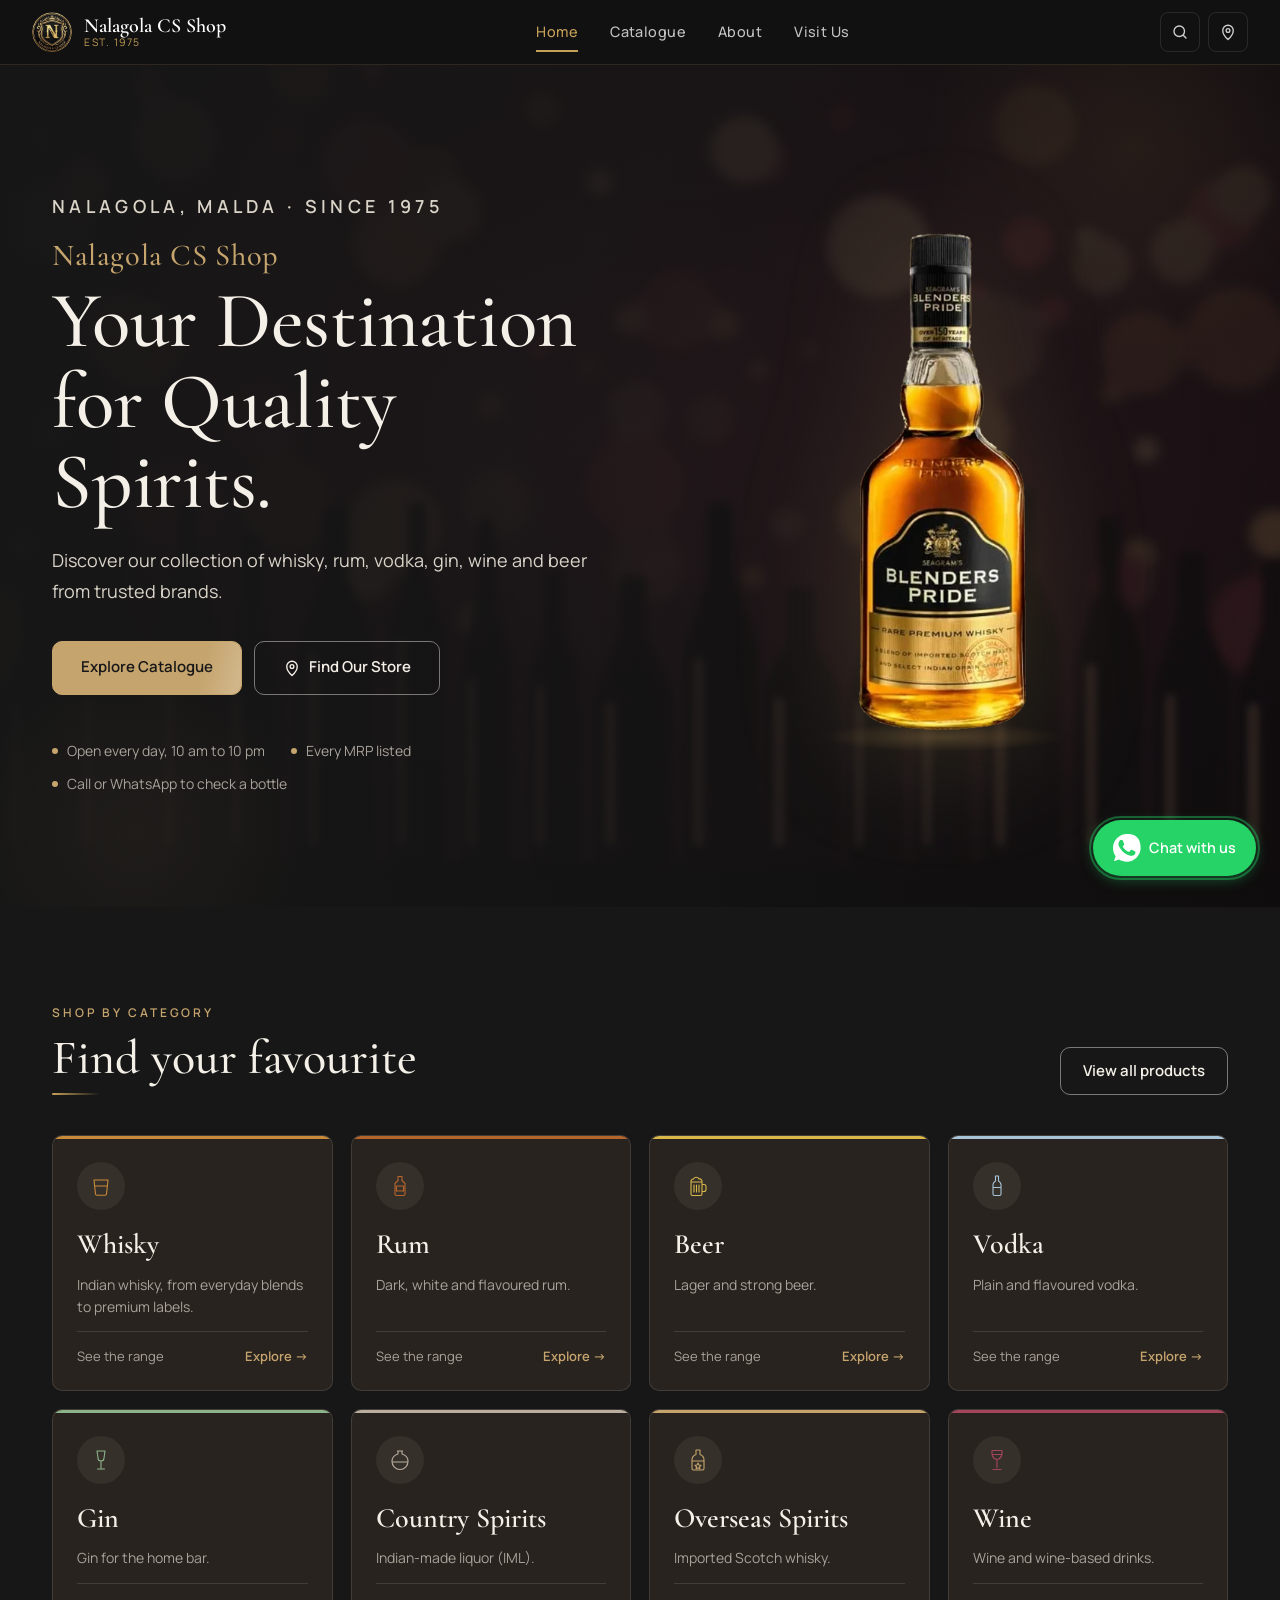
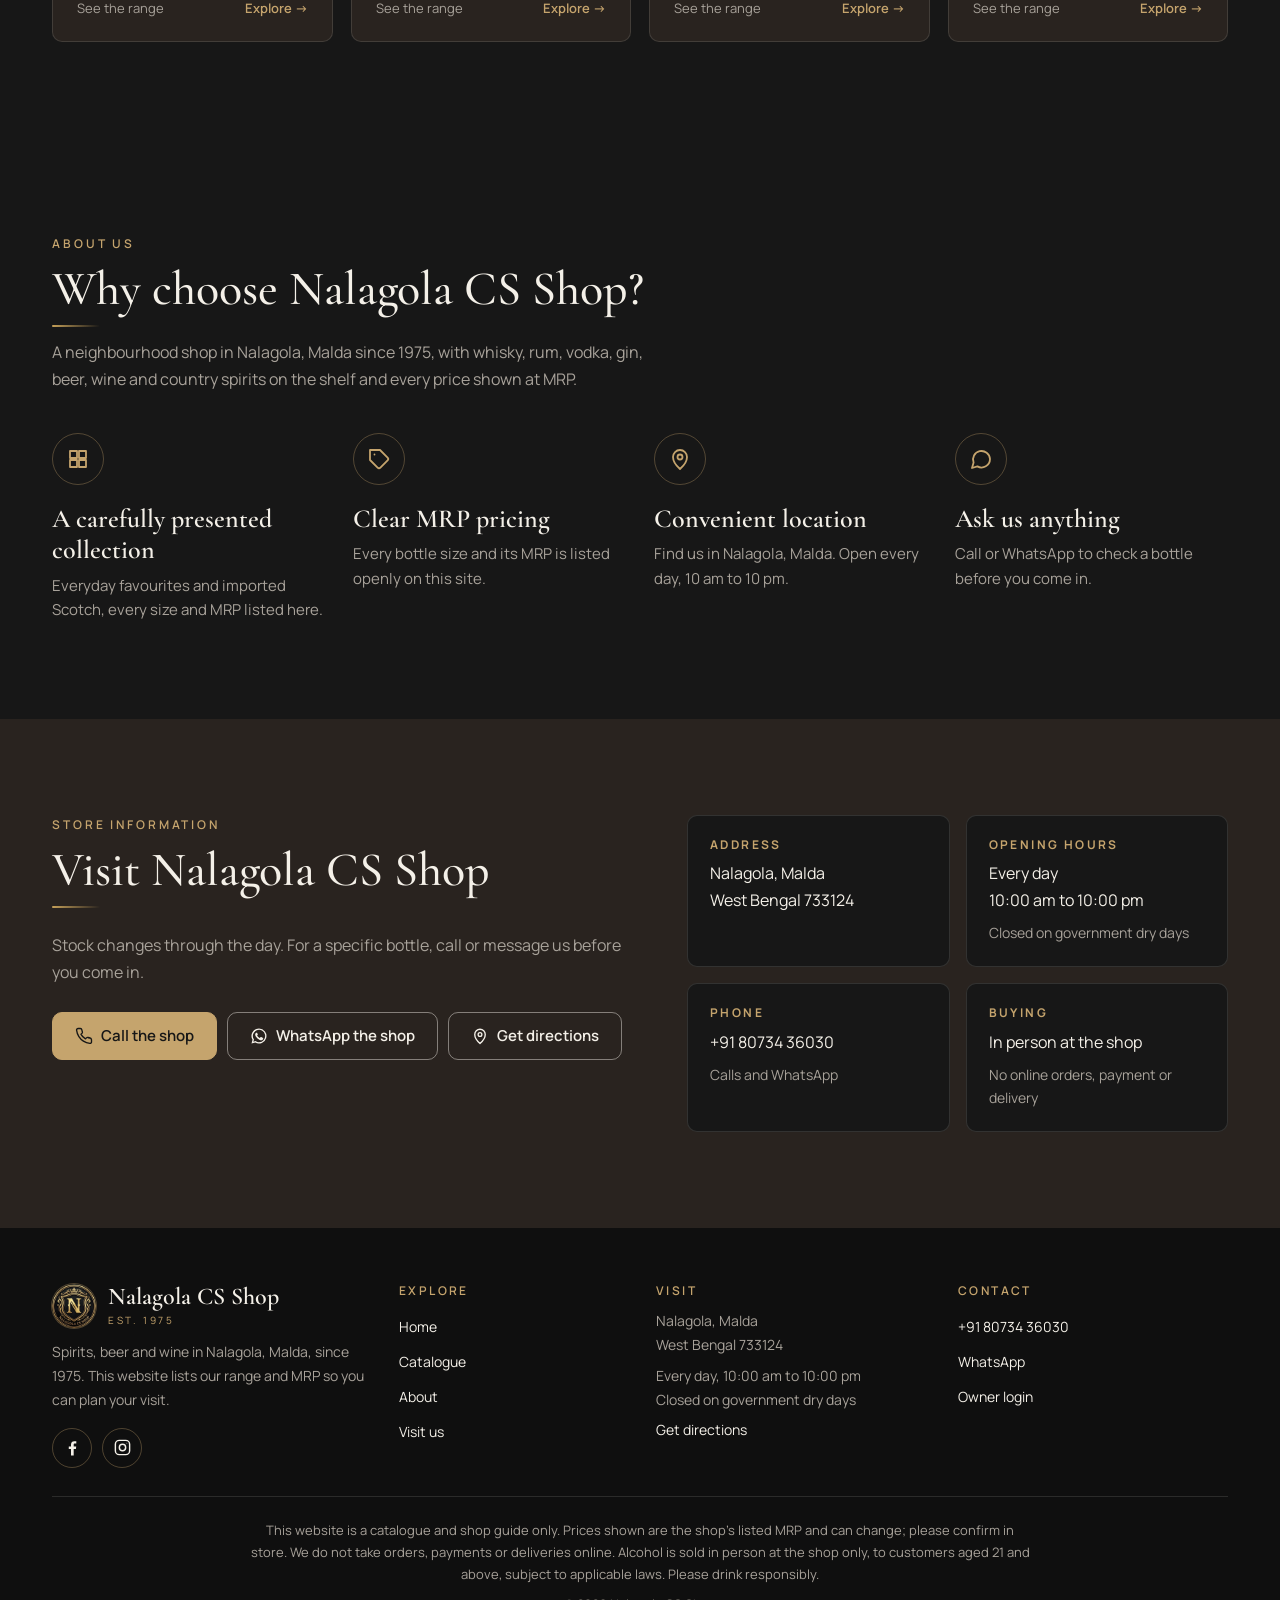
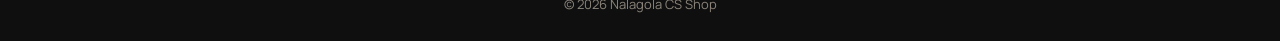
==== commit 5f1af5d8: "Page fade-in, button press feedback and a gold scroll progress line Co-Authored-By: Claude Opus 5.5 " ====
--- a/index.html
+++ b/index.html
@@ -16,10 +16,11 @@
 <link rel="preconnect" href="https://fonts.googleapis.com">
 <link rel="preconnect" href="https://fonts.gstatic.com" crossorigin>
 <link rel="stylesheet" href="https://fonts.googleapis.com/css2?family=Cormorant+Garamond:ital,wght@0,500;0,600;1,500&amp;family=Manrope:wght@400;500;600;700&amp;display=swap">
-<link rel="stylesheet" href="assets/css/site.css?v=20261124l">
-<script src="assets/js/site.js?v=20261124c" defer></script>
+<link rel="stylesheet" href="assets/css/site.css?v=20261124m">
+<script src="assets/js/site.js?v=20261124d" defer></script>
 </head>
 <body class="page-home" data-page="home">
+<div class="scroll-progress" id="scrollProgress" aria-hidden="true"></div>
 <a class="sr-only skip" href="#main">Skip to content</a>
 <header class="site-header">
   <div class="header-inner">
--- a/assets/css/site.css
+++ b/assets/css/site.css
@@ -1156,3 +1156,30 @@
 @media (prefers-reduced-motion: reduce) {
   .hero-image img { animation: none; }
 }
+
+/* ── Page fade-in on load ── */
+body { animation: pageLoad 0.5s ease both; }
+@keyframes pageLoad {
+  from { opacity: 0; }
+  to   { opacity: 1; }
+}
+
+/* ── Button press feedback ──
+   .btn covers Explore Catalogue, Find Our Store and every other button; .tab is the category pill. */
+.btn, .nav-link, .tab {
+  transition: all 0.25s cubic-bezier(0.22, 1, 0.36, 1);
+}
+.btn:active, .tab:active { transform: scale(0.97); }
+
+/* ── Gold scroll progress line at the very top ── */
+.scroll-progress {
+  position: fixed;
+  top: 0;
+  left: 0;
+  height: 3px;
+  width: 0%;
+  background: linear-gradient(90deg, #c5a059, #d4b56a, #c5a059);
+  z-index: 9999;
+  transition: width 0.1s linear;
+  pointer-events: none;
+}
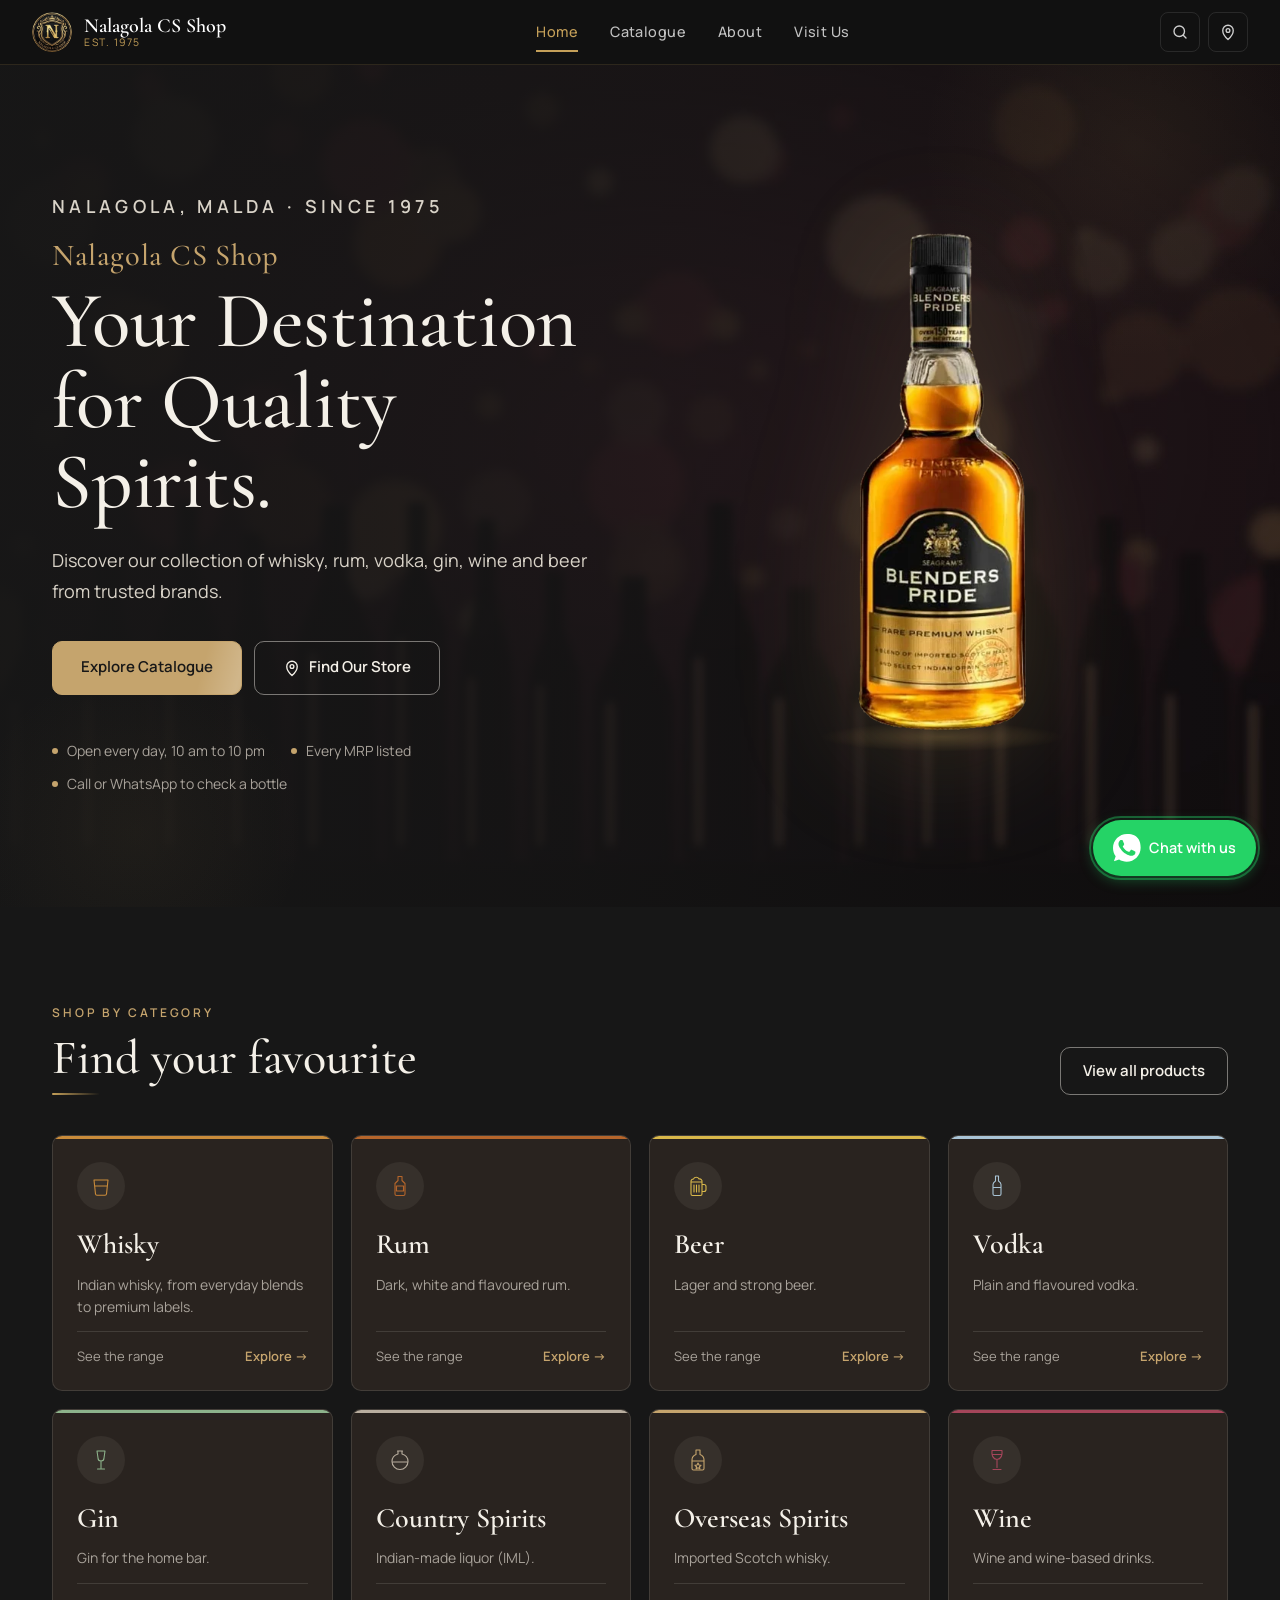
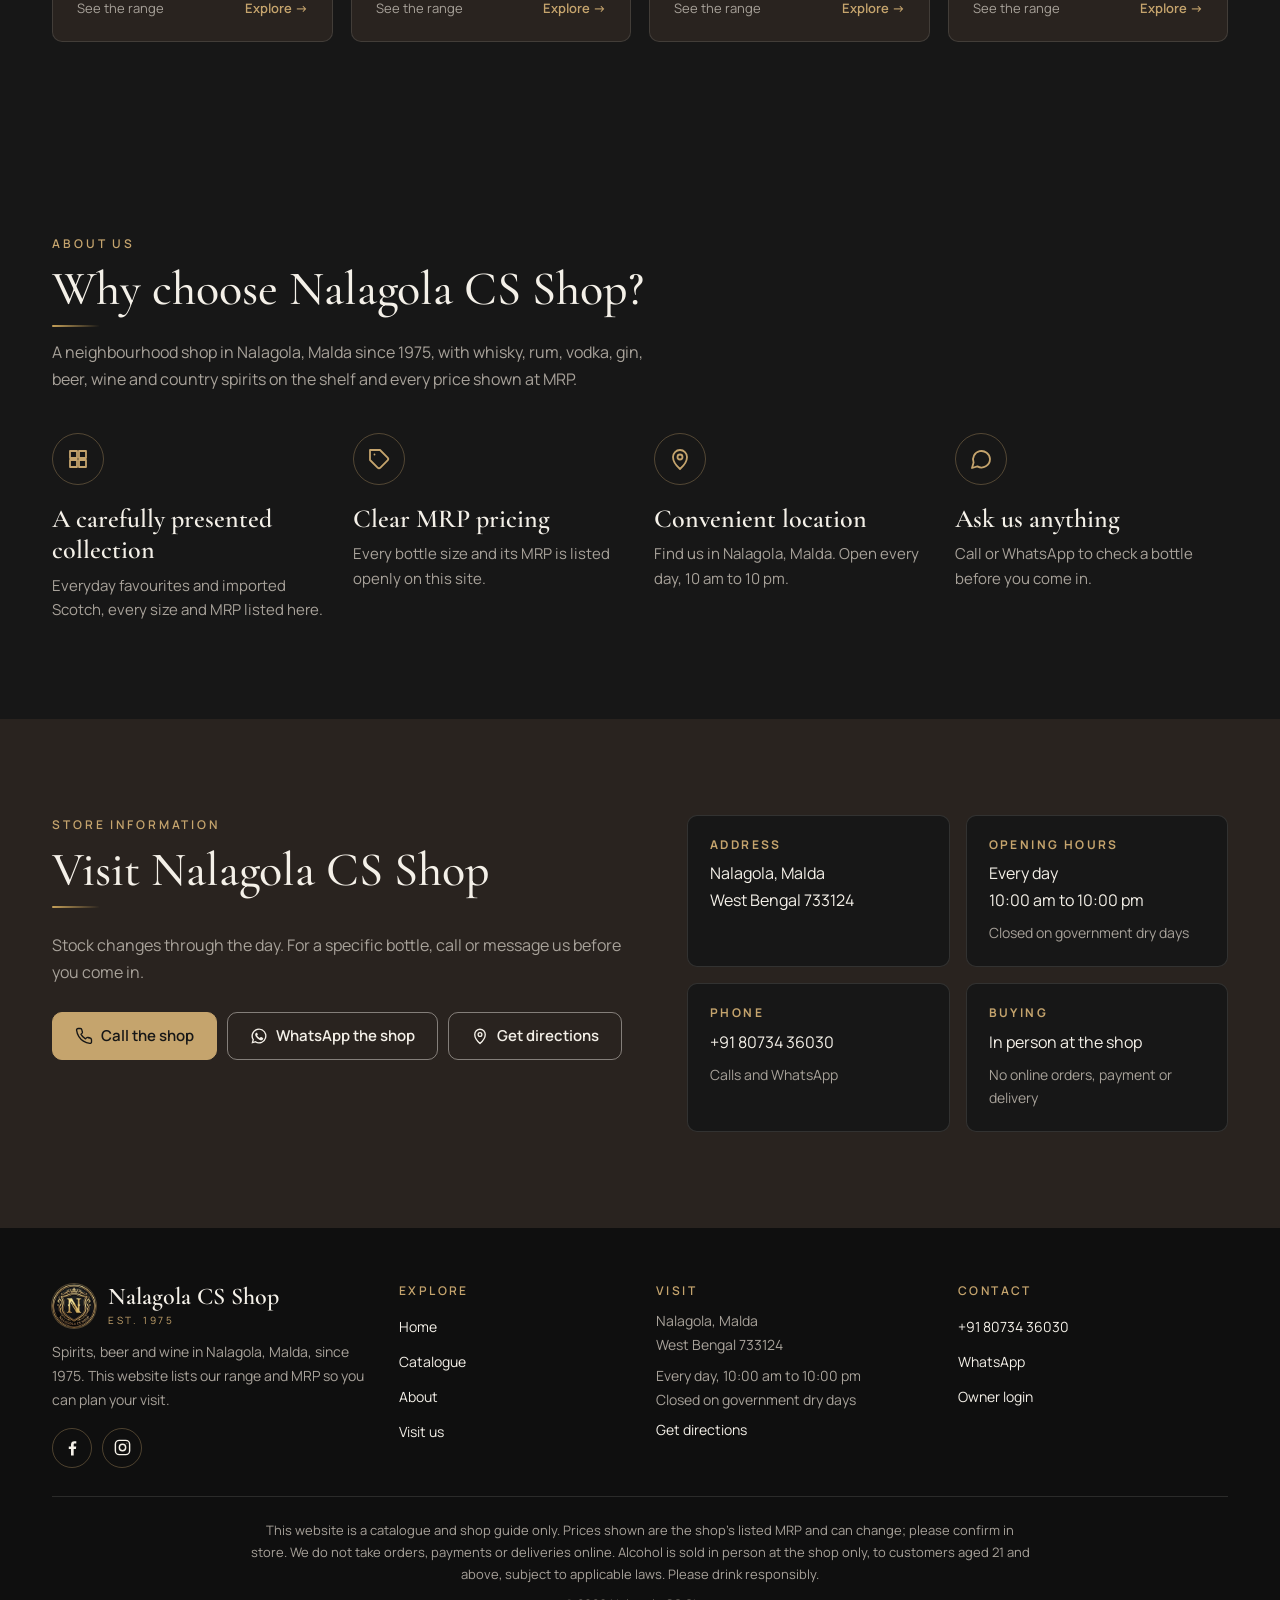
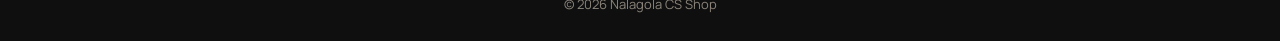
==== commit 41c4bf85: "Catalogue: quick view on hover, product badges, live search preview - Quick view: on desktop, hoveri" ====
--- a/index.html
+++ b/index.html
@@ -16,8 +16,8 @@
 <link rel="preconnect" href="https://fonts.googleapis.com">
 <link rel="preconnect" href="https://fonts.gstatic.com" crossorigin>
 <link rel="stylesheet" href="https://fonts.googleapis.com/css2?family=Cormorant+Garamond:ital,wght@0,500;0,600;1,500&amp;family=Manrope:wght@400;500;600;700&amp;display=swap">
-<link rel="stylesheet" href="assets/css/site.css?v=20261124m">
-<script src="assets/js/site.js?v=20261124d" defer></script>
+<link rel="stylesheet" href="assets/css/site.css?v=20261124n">
+<script src="assets/js/site.js?v=20261124e" defer></script>
 </head>
 <body class="page-home" data-page="home">
 <div class="scroll-progress" id="scrollProgress" aria-hidden="true"></div>
--- a/assets/css/site.css
+++ b/assets/css/site.css
@@ -1183,3 +1183,96 @@
   transition: width 0.1s linear;
   pointer-events: none;
 }
+
+/* ── Product badges (top-left of the photo) ── */
+.card .media { position: relative; }
+.badge {
+  position: absolute;
+  top: 12px;
+  left: 12px;
+  padding: 4px 10px;
+  border-radius: 100px;
+  font-size: 0.65rem;
+  font-weight: 700;
+  letter-spacing: 0.08em;
+  text-transform: uppercase;
+  line-height: 1.4;
+  z-index: 2;
+}
+.badge-bestseller { background: #c5a059; color: #111; }
+.badge-new { background: rgba(37, 211, 102, 0.15); color: #25d366; border: 1px solid rgba(37, 211, 102, 0.3); }
+.badge-premium { background: rgba(197, 160, 89, 0.12); color: #c5a059; border: 1px solid rgba(197, 160, 89, 0.25); }
+
+/* ── Quick view on hover (desktop only): slides up over the bottom of the photo ── */
+.card .quick-view { display: none; }
+@media (hover: hover) and (pointer: fine) {
+  .card .quick-view {
+    display: block;
+    position: absolute;
+    bottom: 0;
+    left: 0;
+    right: 0;
+    background: linear-gradient(to top, rgba(17, 17, 17, 0.95) 60%, transparent);
+    padding: 2rem 1.25rem 1.25rem;
+    transform: translateY(100%);
+    transition: transform 0.35s cubic-bezier(0.22, 1, 0.36, 1);
+    text-align: left;
+    z-index: 2;
+  }
+  .card:hover .quick-view, .card:focus-within .quick-view { transform: translateY(0); }
+}
+.quick-view .quick-price { font-size: 1.1rem; color: #c5a059; font-weight: 700; }
+.quick-view .quick-sizes { margin-top: 2px; font-size: 0.8rem; color: #d9d3c8; }
+.quick-view .quick-btn {
+  display: inline-flex;
+  align-items: center;
+  gap: 0.4rem;
+  margin-top: 0.75rem;
+  padding: 8px 16px;
+  background: #c5a059;
+  color: #111;
+  border: 0;
+  border-radius: 100px;
+  font: inherit;
+  font-size: 0.8rem;
+  font-weight: 600;
+  text-decoration: none;
+  cursor: pointer;
+}
+
+/* ── Live search preview ── */
+.search-wrapper { position: relative; }
+.search-results-dropdown {
+  position: absolute;
+  top: calc(100% + 8px);
+  left: 0;
+  right: 0;
+  background: #1a1a1a;
+  border: 1px solid rgba(197, 160, 89, 0.15);
+  border-radius: 12px;
+  box-shadow: 0 20px 60px rgba(0, 0, 0, 0.5);
+  max-height: 400px;
+  overflow-y: auto;
+  z-index: 50;
+  display: none;
+  text-align: left;
+}
+.search-results-dropdown.active { display: block; animation: fadeInUp 0.2s ease; }
+.search-result-item {
+  display: flex;
+  align-items: center;
+  gap: 1rem;
+  padding: 12px 16px;
+  cursor: pointer;
+  transition: background 0.15s ease;
+  border-bottom: 1px solid rgba(255, 255, 255, 0.04);
+}
+.search-result-item:last-child { border-bottom: 0; }
+.search-result-item:hover, .search-result-item[aria-selected="true"] { background: rgba(197, 160, 89, 0.08); }
+.search-result-item img { width: 40px; height: 56px; object-fit: contain; flex: none; }
+.search-result-item .result-noimg { width: 40px; height: 56px; flex: none; display: flex; align-items: center; justify-content: center; }
+.search-result-item .result-noimg svg { width: 16px; height: 50px; color: #6E6255; }
+.search-result-item .result-text { display: flex; flex-direction: column; min-width: 0; }
+.search-result-item .result-name { font-weight: 600; color: #f0ebe0; font-size: 15px; }
+.search-result-item .result-price { font-size: 0.85rem; color: #c5a059; }
+.search-result-item .result-cat { color: #8a8275; }
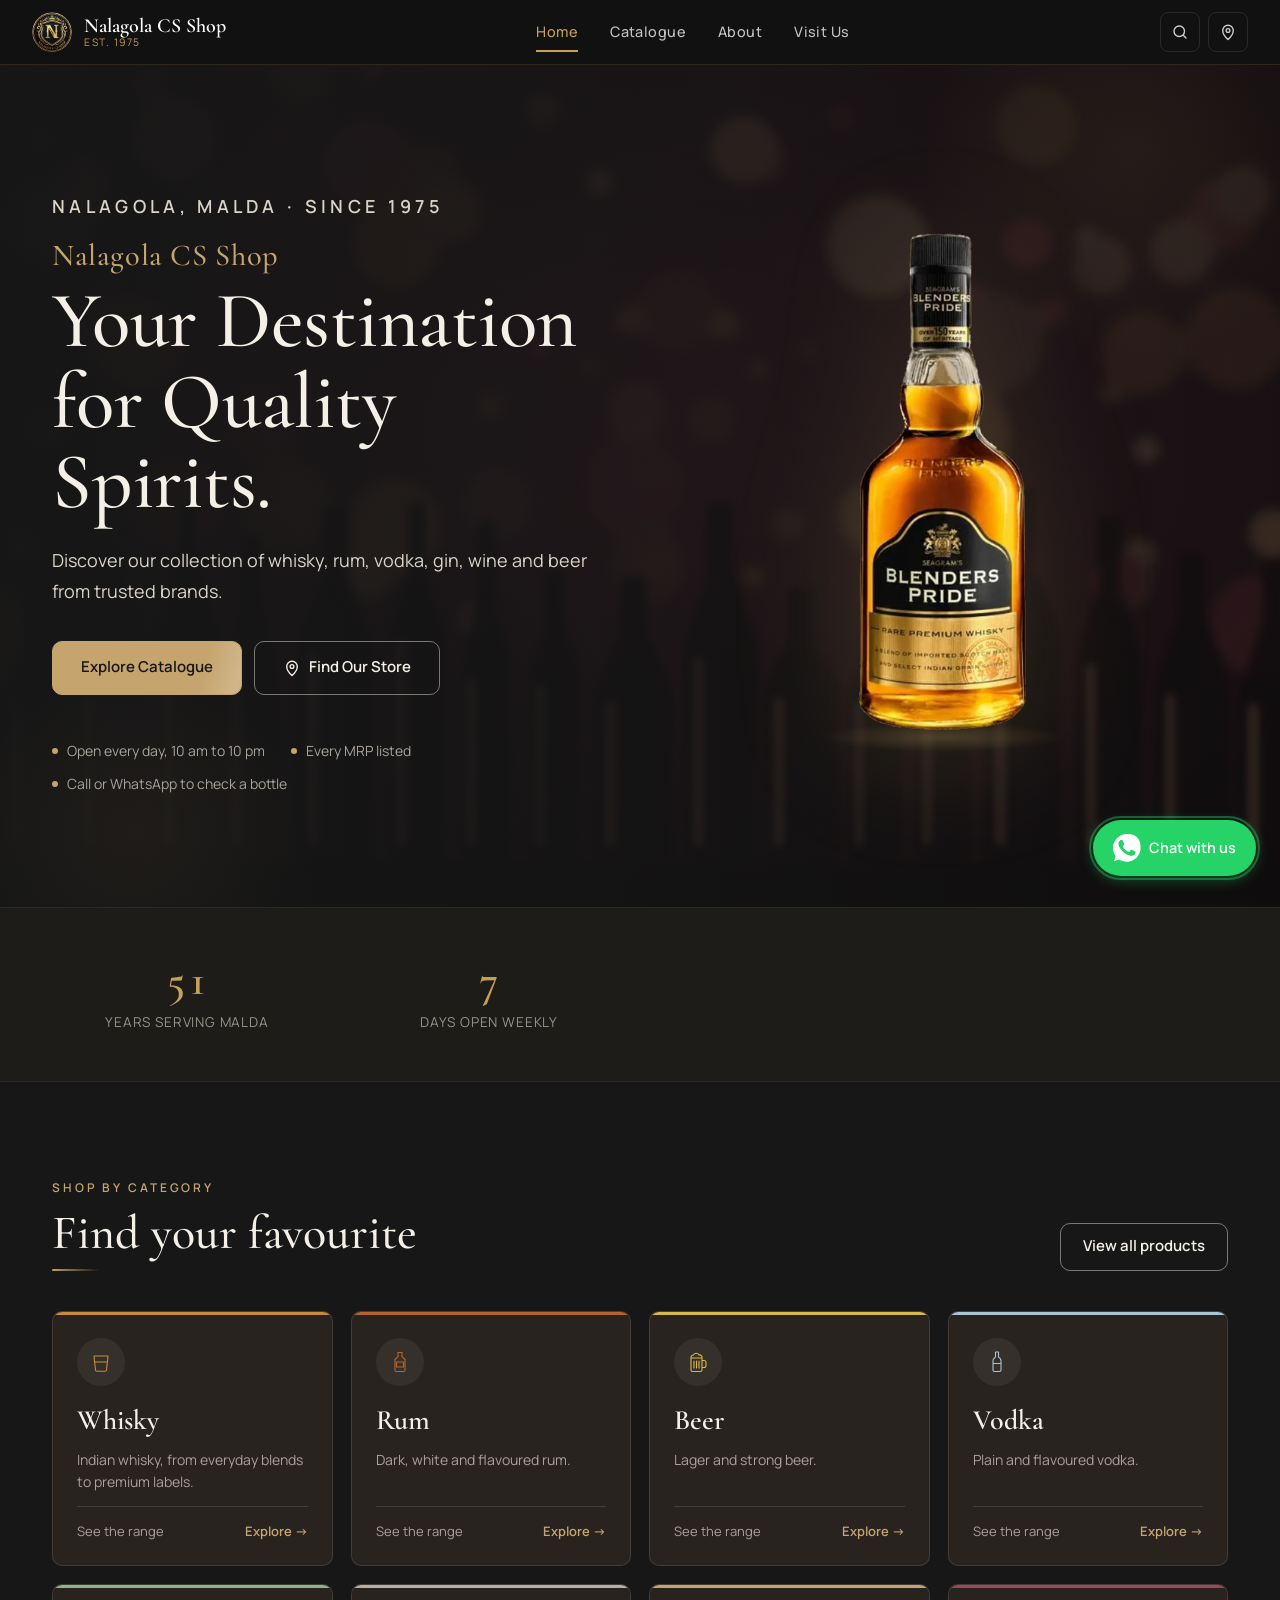
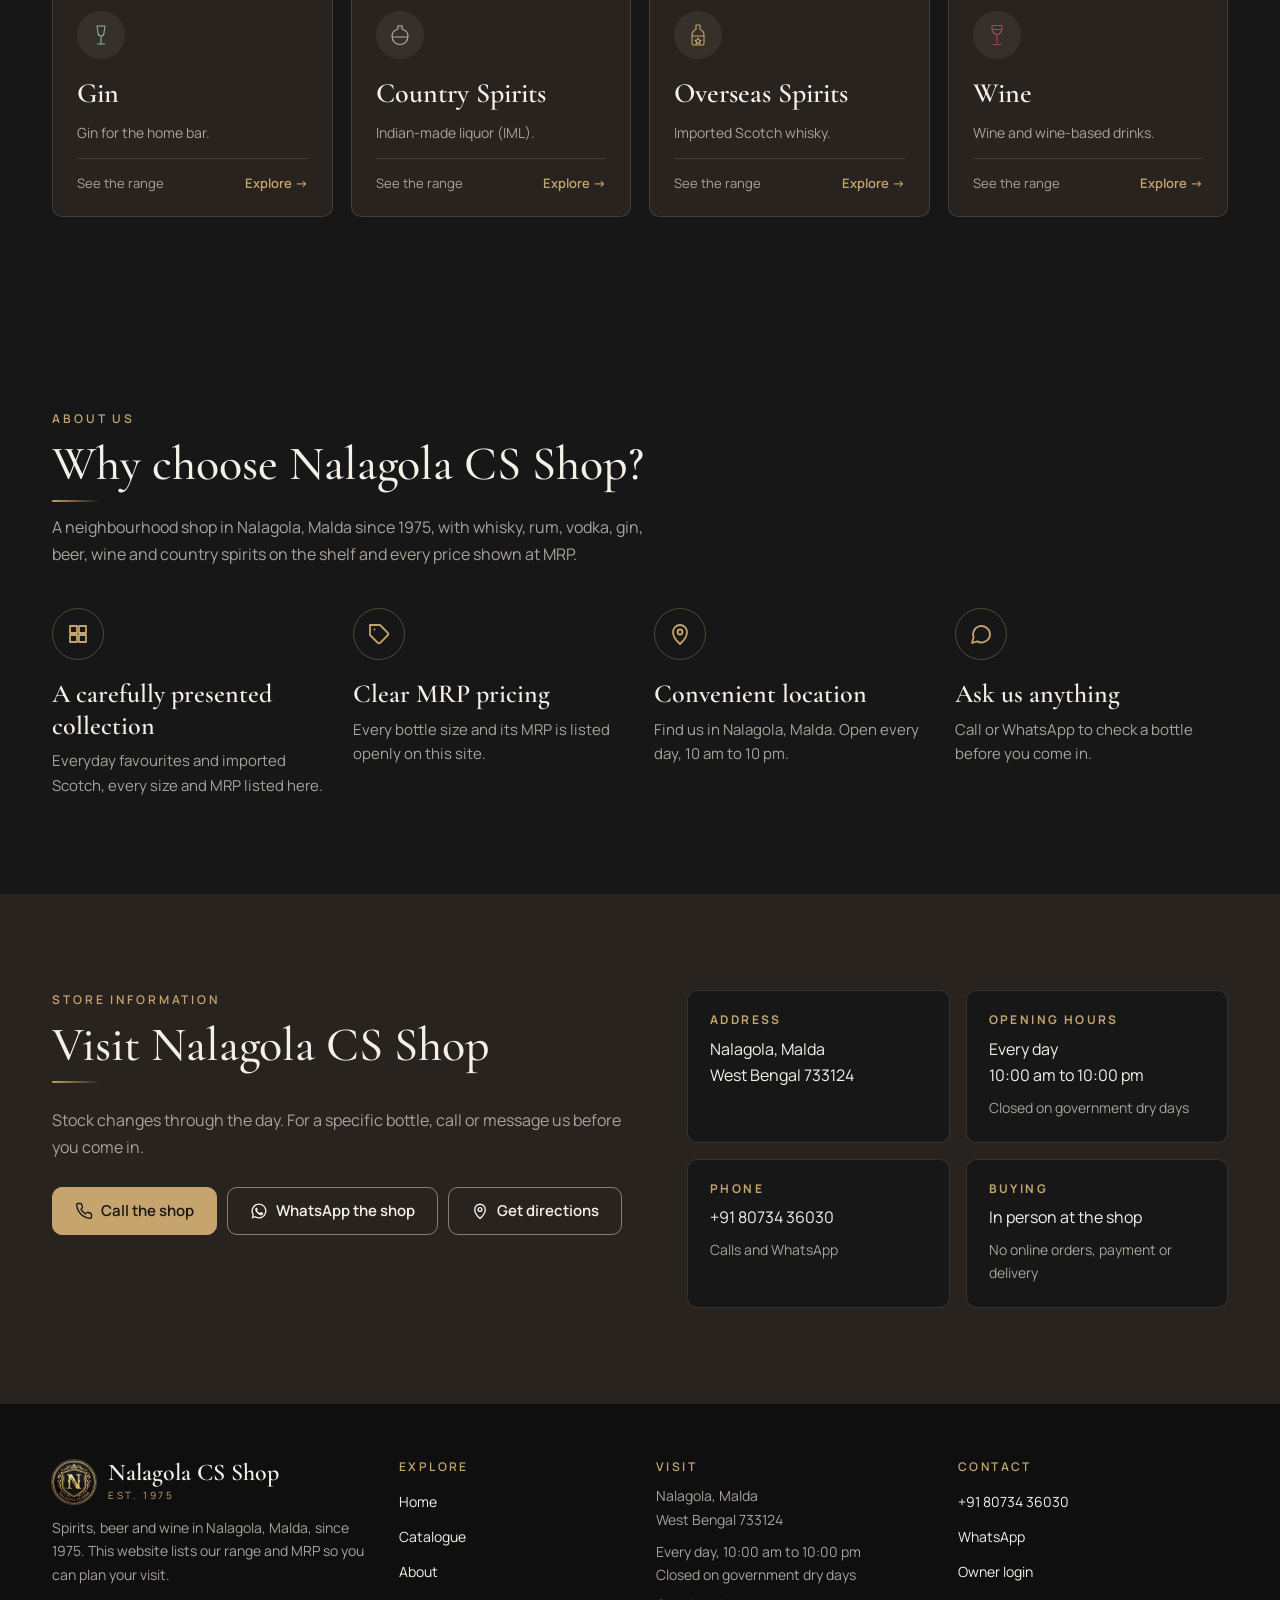
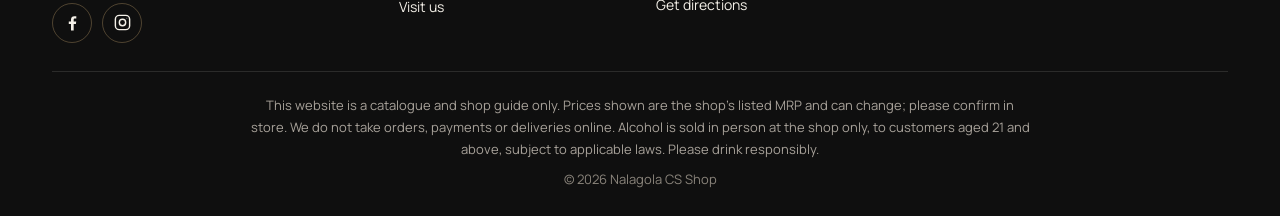
==== commit 1fea17ff: "Home: stats bar with count-up numbers, testimonials section ready for real reviews Stats: years sinc" ====
--- a/index.html
+++ b/index.html
@@ -16,8 +16,8 @@
 <link rel="preconnect" href="https://fonts.googleapis.com">
 <link rel="preconnect" href="https://fonts.gstatic.com" crossorigin>
 <link rel="stylesheet" href="https://fonts.googleapis.com/css2?family=Cormorant+Garamond:ital,wght@0,500;0,600;1,500&amp;family=Manrope:wght@400;500;600;700&amp;display=swap">
-<link rel="stylesheet" href="assets/css/site.css?v=20261124n">
-<script src="assets/js/site.js?v=20261124e" defer></script>
+<link rel="stylesheet" href="assets/css/site.css?v=20261124o">
+<script src="assets/js/site.js?v=20261124f" defer></script>
 </head>
 <body class="page-home" data-page="home">
 <div class="scroll-progress" id="scrollProgress" aria-hidden="true"></div>
@@ -80,6 +80,15 @@
     </div>
   </section>
 
+  <section class="stats-bar" aria-label="The shop in numbers">
+    <div class="wrap stats-grid">
+      <div class="stat"><span class="stat-number" data-target="" data-stat="years">&nbsp;</span><span class="stat-label">Years serving Malda</span></div>
+      <div class="stat"><span class="stat-number" data-target="" data-stat="products">&nbsp;</span><span class="stat-label">Products available</span></div>
+      <div class="stat"><span class="stat-number" data-target="" data-stat="brands">&nbsp;</span><span class="stat-label">Brands on the shelf</span></div>
+      <div class="stat"><span class="stat-number" data-target="7" data-stat="days">&nbsp;</span><span class="stat-label">Days open weekly</span></div>
+    </div>
+  </section>
+
   <section class="band" aria-labelledby="shop-h">
     <div class="wrap">
       <div class="section-head">
@@ -162,6 +171,13 @@
         <div><span class="icon"><svg viewBox="0 0 24 24" fill="none" stroke="currentColor" stroke-width="1.8" stroke-linecap="round" stroke-linejoin="round" aria-hidden="true"><path d="M12 22s7-6.1 7-12a7 7 0 0 0-14 0c0 5.9 7 12 7 12zM12 12.5a2.5 2.5 0 1 0 0-5 2.5 2.5 0 0 0 0 5z"/></svg></span><h3>Convenient location</h3><p>Find us in Nalagola, Malda. Open every day, 10 am to 10 pm.</p></div>
         <div><span class="icon"><svg viewBox="0 0 24 24" fill="none" stroke="currentColor" stroke-width="1.8" stroke-linecap="round" stroke-linejoin="round" aria-hidden="true"><path d="M21 12a8.5 8.5 0 0 1-12.6 7.4L3 21l1.6-5.4A8.5 8.5 0 1 1 21 12z"/></svg></span><h3>Ask us anything</h3><p>Call or WhatsApp to check a bottle before you come in.</p></div>
       </div>
+    </div>
+  </section>
+
+  <section class="band testimonials" id="testimonials" aria-labelledby="testi-h" hidden>
+    <div class="wrap">
+      <div class="section-head"><div><p class="eyebrow">Reviews</p><h2 class="h2" id="testi-h">What our customers say</h2></div></div>
+      <div class="testimonial-grid" id="testimonial-grid"></div>
     </div>
   </section>
 
--- a/assets/css/site.css
+++ b/assets/css/site.css
@@ -1276,3 +1276,67 @@
 .search-result-item .result-name { font-weight: 600; color: #f0ebe0; font-size: 15px; }
 .search-result-item .result-price { font-size: 0.85rem; color: #c5a059; }
 .search-result-item .result-cat { color: #8a8275; }
+
+/* ── Stats bar (under the hero) ── */
+.stats-bar {
+  background: rgba(197, 160, 89, 0.04);
+  border-top: 1px solid rgba(197, 160, 89, 0.1);
+  border-bottom: 1px solid rgba(197, 160, 89, 0.1);
+}
+.stats-grid {
+  display: grid;
+  grid-template-columns: repeat(4, 1fr);
+  gap: 2rem;
+  padding-top: 3rem;
+  padding-bottom: 3rem;
+  text-align: center;
+}
+.stat[hidden] { display: none; }
+.stat-number {
+  display: inline-block;
+  min-width: 2ch;
+  font-family: 'Cormorant Garamond', serif;
+  font-size: 2.75rem;
+  font-weight: 600;
+  line-height: 1.1;
+  color: #c5a059;
+  font-variant-numeric: tabular-nums;
+}
+.stat-label {
+  display: block;
+  margin-top: 0.4rem;
+  font-size: 0.85rem;
+  color: rgba(232, 226, 214, 0.6);
+  text-transform: uppercase;
+  letter-spacing: 0.06em;
+}
+@media (max-width: 600px) {
+  .stats-grid { grid-template-columns: repeat(2, 1fr); gap: 1.5rem 1rem; padding-top: 2.25rem; padding-bottom: 2.25rem; }
+}
+
+/* ── Customer testimonials (shown only once real reviews are added) ── */
+.testimonial-grid { display: grid; grid-template-columns: repeat(auto-fit, minmax(260px, 1fr)); gap: 20px; }
+.testimonial-card {
+  margin: 0;
+  background: rgba(197, 160, 89, 0.04);
+  border: 1px solid rgba(197, 160, 89, 0.1);
+  border-radius: 16px;
+  padding: 2rem;
+  position: relative;
+}
+.testimonial-card::before {
+  content: '\201C';
+  font-family: 'Cormorant Garamond', serif;
+  font-size: 4rem;
+  color: rgba(197, 160, 89, 0.15);
+  position: absolute;
+  top: 12px;
+  left: 20px;
+  line-height: 1;
+}
+.testimonial-card { padding-top: 3.5rem; } /* room for the quote mark above the stars */
+.testimonial-card blockquote { margin: 0; }
+.testimonial-card blockquote p { margin: 0 0 1.25rem; color: #d9d3c8; line-height: 1.7; }
+.stars { color: #c5a059; font-size: 0.9rem; letter-spacing: 2px; margin-bottom: 0.75rem; }
+.testimonial-author strong { color: #f0ebe0; display: block; }
+.testimonial-author span { font-size: 0.8rem; color: rgba(232, 226, 214, 0.5); }
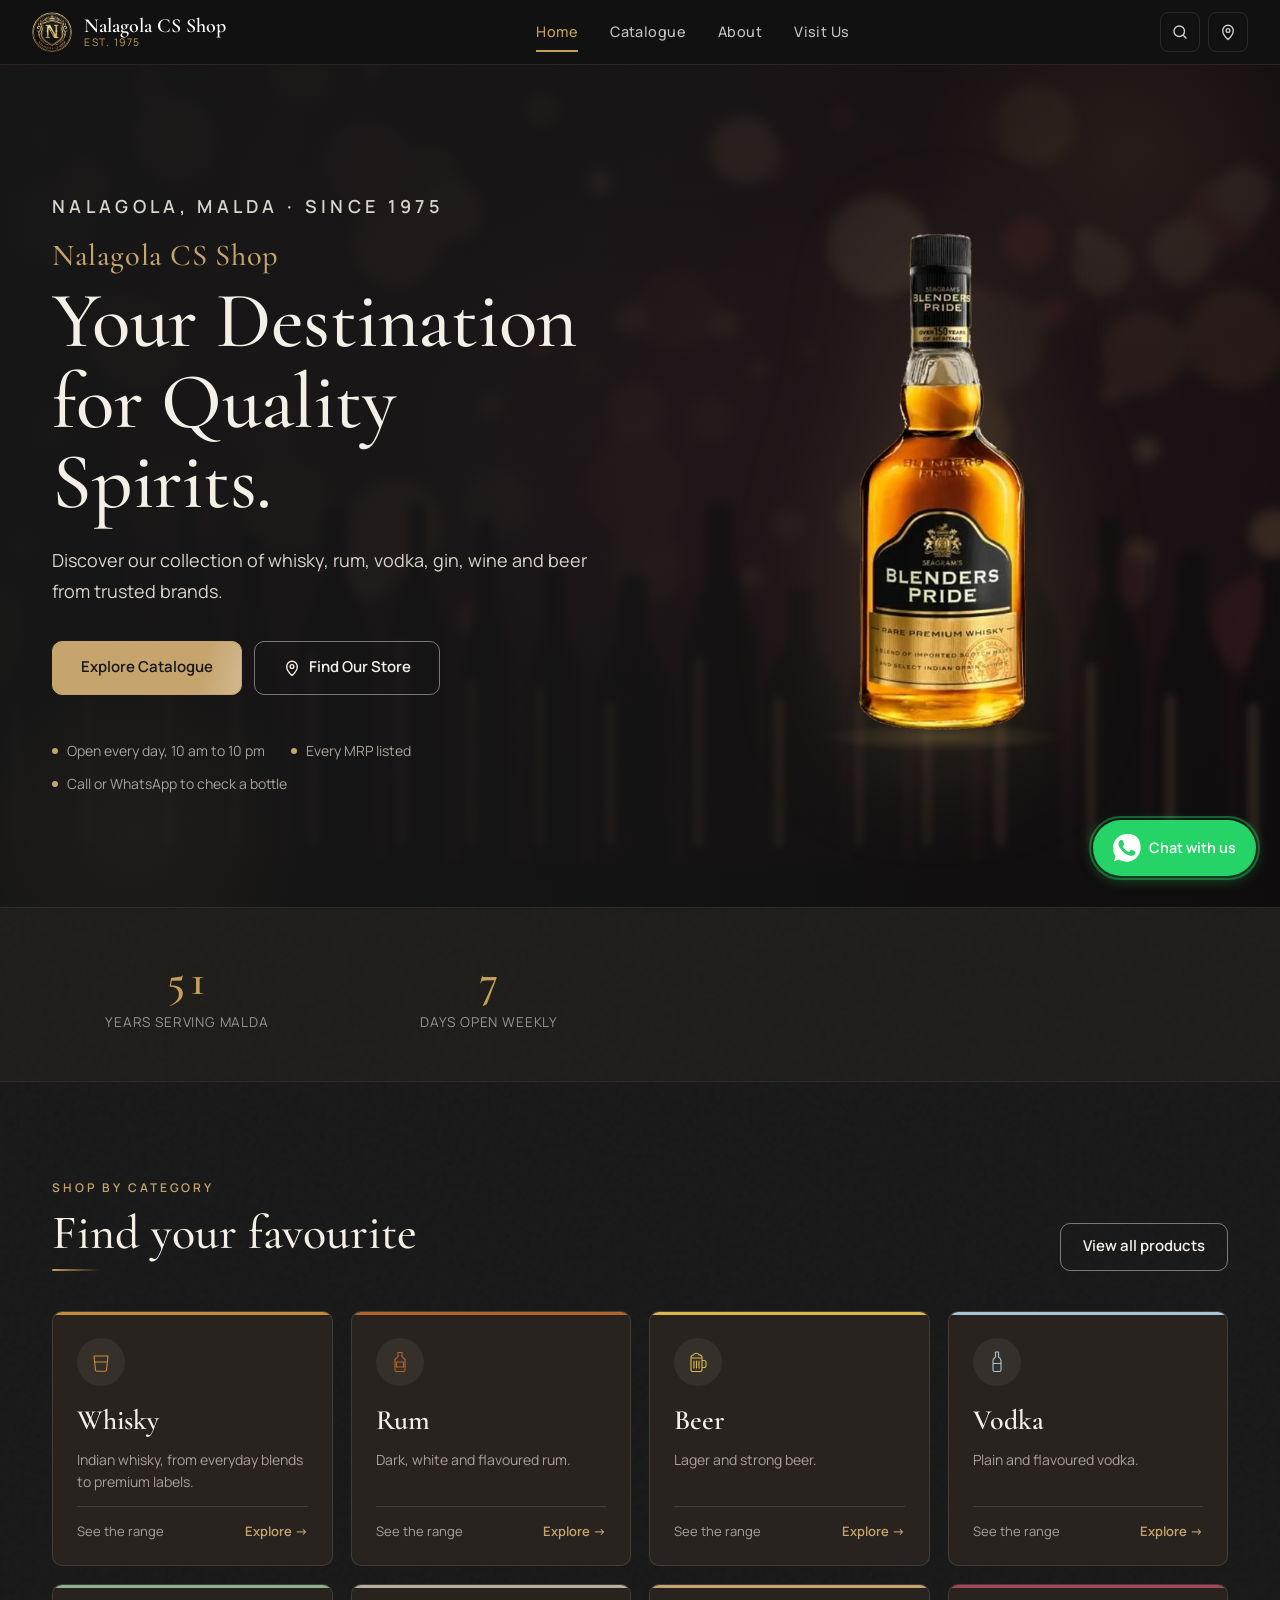
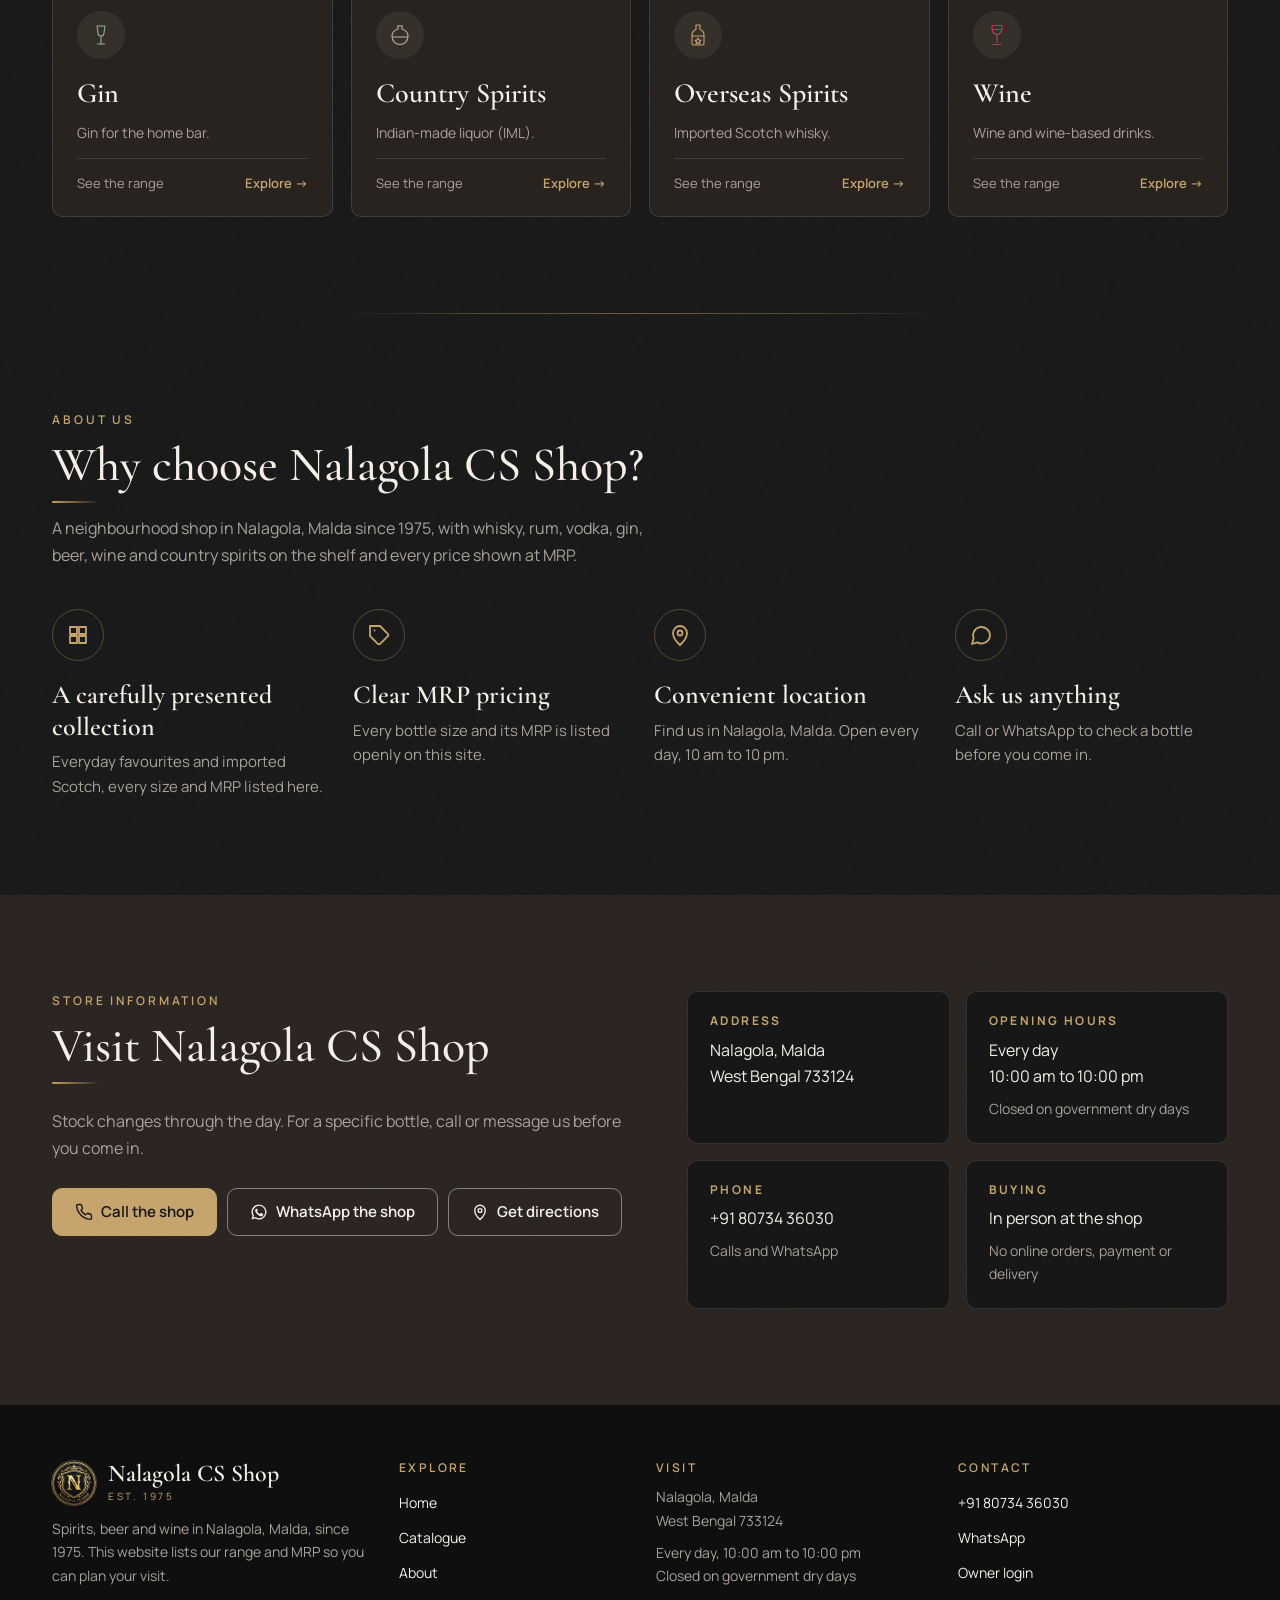
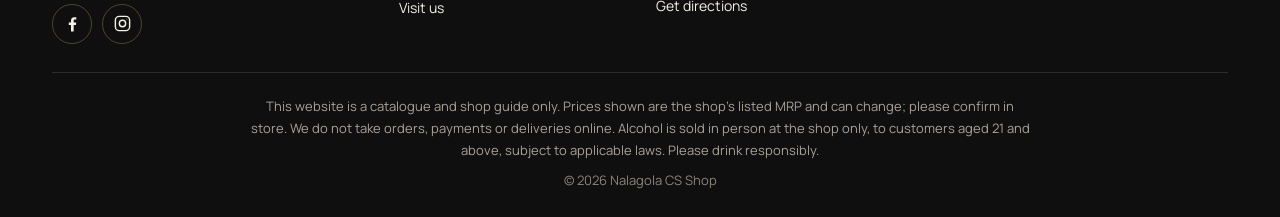
==== commit b5ca1d62: "Cursor rules, subtle noise texture and gold section dividers Co-Authored-By: Claude Opus 5.5 <norepl" ====
--- a/index.html
+++ b/index.html
@@ -16,7 +16,7 @@
 <link rel="preconnect" href="https://fonts.googleapis.com">
 <link rel="preconnect" href="https://fonts.gstatic.com" crossorigin>
 <link rel="stylesheet" href="https://fonts.googleapis.com/css2?family=Cormorant+Garamond:ital,wght@0,500;0,600;1,500&amp;family=Manrope:wght@400;500;600;700&amp;display=swap">
-<link rel="stylesheet" href="assets/css/site.css?v=20261124o">
+<link rel="stylesheet" href="assets/css/site.css?v=20261124p">
 <script src="assets/js/site.js?v=20261124f" defer></script>
 </head>
 <body class="page-home" data-page="home">
@@ -159,6 +159,8 @@
     </div>
   </section>
 
+  <hr class="section-divider section-divider-fallback">
+
   <section class="band" id="about" aria-labelledby="about-h">
     <div class="wrap">
       <div class="section-head">
@@ -175,6 +177,7 @@
   </section>
 
   <section class="band testimonials" id="testimonials" aria-labelledby="testi-h" hidden>
+    <hr class="section-divider section-divider-top">
     <div class="wrap">
       <div class="section-head"><div><p class="eyebrow">Reviews</p><h2 class="h2" id="testi-h">What our customers say</h2></div></div>
       <div class="testimonial-grid" id="testimonial-grid"></div>
--- a/assets/css/site.css
+++ b/assets/css/site.css
@@ -1340,3 +1340,42 @@
 .stars { color: #c5a059; font-size: 0.9rem; letter-spacing: 2px; margin-bottom: 0.75rem; }
 .testimonial-author strong { color: #f0ebe0; display: block; }
 .testimonial-author span { font-size: 0.8rem; color: rgba(232, 226, 214, 0.5); }
+
+/* ── Cursor: arrow by default, hand on anything clickable ──
+   Catalogue cards are <article>s with a button inside, so only linked cards (a.card) get the hand. */
+body { cursor: default; }
+a, button, a.card, .tab, select, summary, label[for] { cursor: pointer; }
+input, textarea { cursor: text; }
+
+/* ── Subtle noise texture instead of flat black ──
+   Same page colours as before; the texture sits on top. Catalogue <main> and the espresso bands
+   paint their own background, so they get the texture too. */
+body.page-home,
+[data-page="catalogue"],
+[data-page="catalogue"] main,
+.band.espresso {
+  background-image: url("data:image/svg+xml,%3Csvg viewBox='0 0 256 256' xmlns='http://www.w3.org/2000/svg'%3E%3Cfilter id='noise'%3E%3CfeTurbulence type='fractalNoise' baseFrequency='0.9' numOctaves='4' stitchTiles='stitch'/%3E%3C/filter%3E%3Crect width='100%25' height='100%25' filter='url(%23noise)' opacity='0.03'/%3E%3C/svg%3E");
+}
+
+/* ── Gold gradient divider between sections that share a background ── */
+.section-divider {
+  border: none;
+  height: 1px;
+  background: linear-gradient(
+    90deg,
+    transparent,
+    rgba(197, 160, 89, 0.3) 20%,
+    rgba(197, 160, 89, 0.5) 50%,
+    rgba(197, 160, 89, 0.3) 80%,
+    transparent
+  );
+  margin: 4rem auto;
+  max-width: 600px;
+}
+/* Between "Shop by category" and "About us": only needed when the collections band (a different colour)
+   isn't there to separate them */
+.section-divider-fallback { display: none; margin: 0 auto; }
+#collections[hidden] + .section-divider-fallback { display: block; }
+/* Top of the reviews section, which follows "About us" on the same background */
+.section-divider-top { margin: 0 auto 4rem; }
+.band.testimonials { padding-top: 0; }
